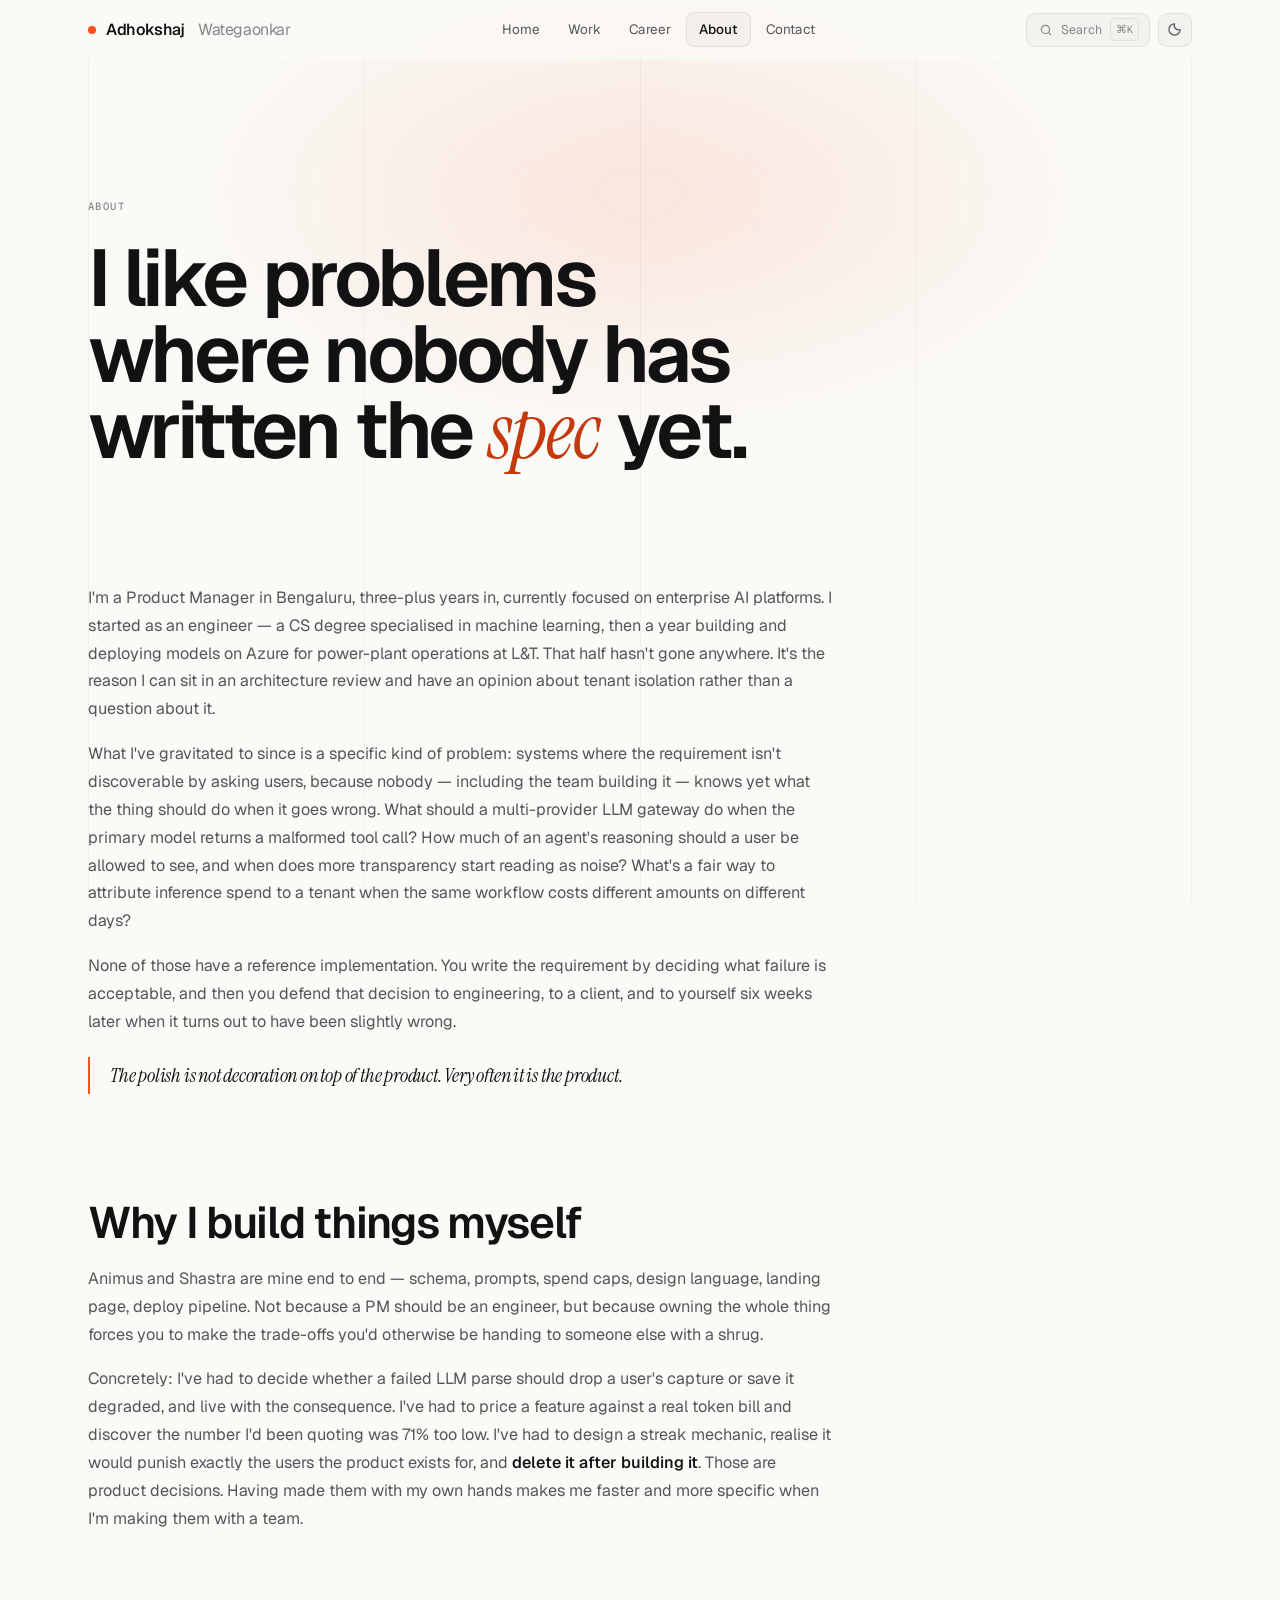
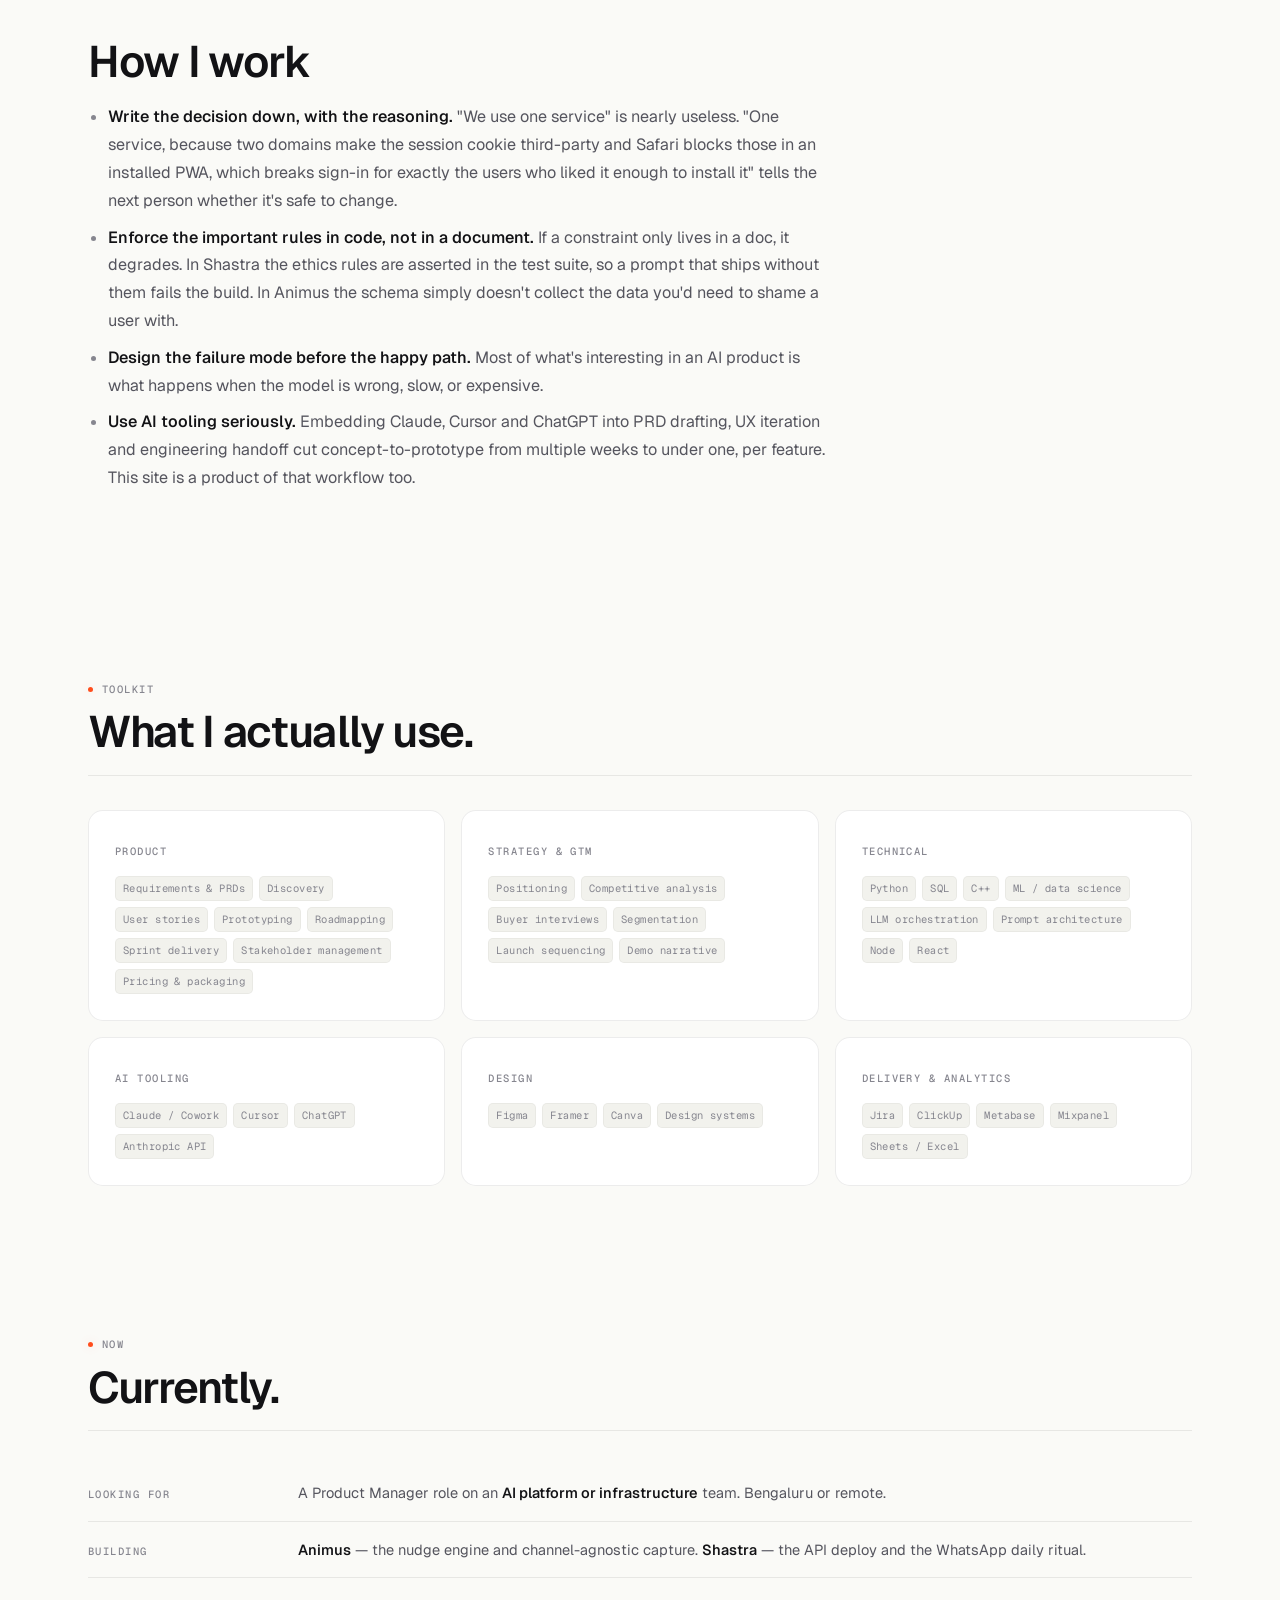
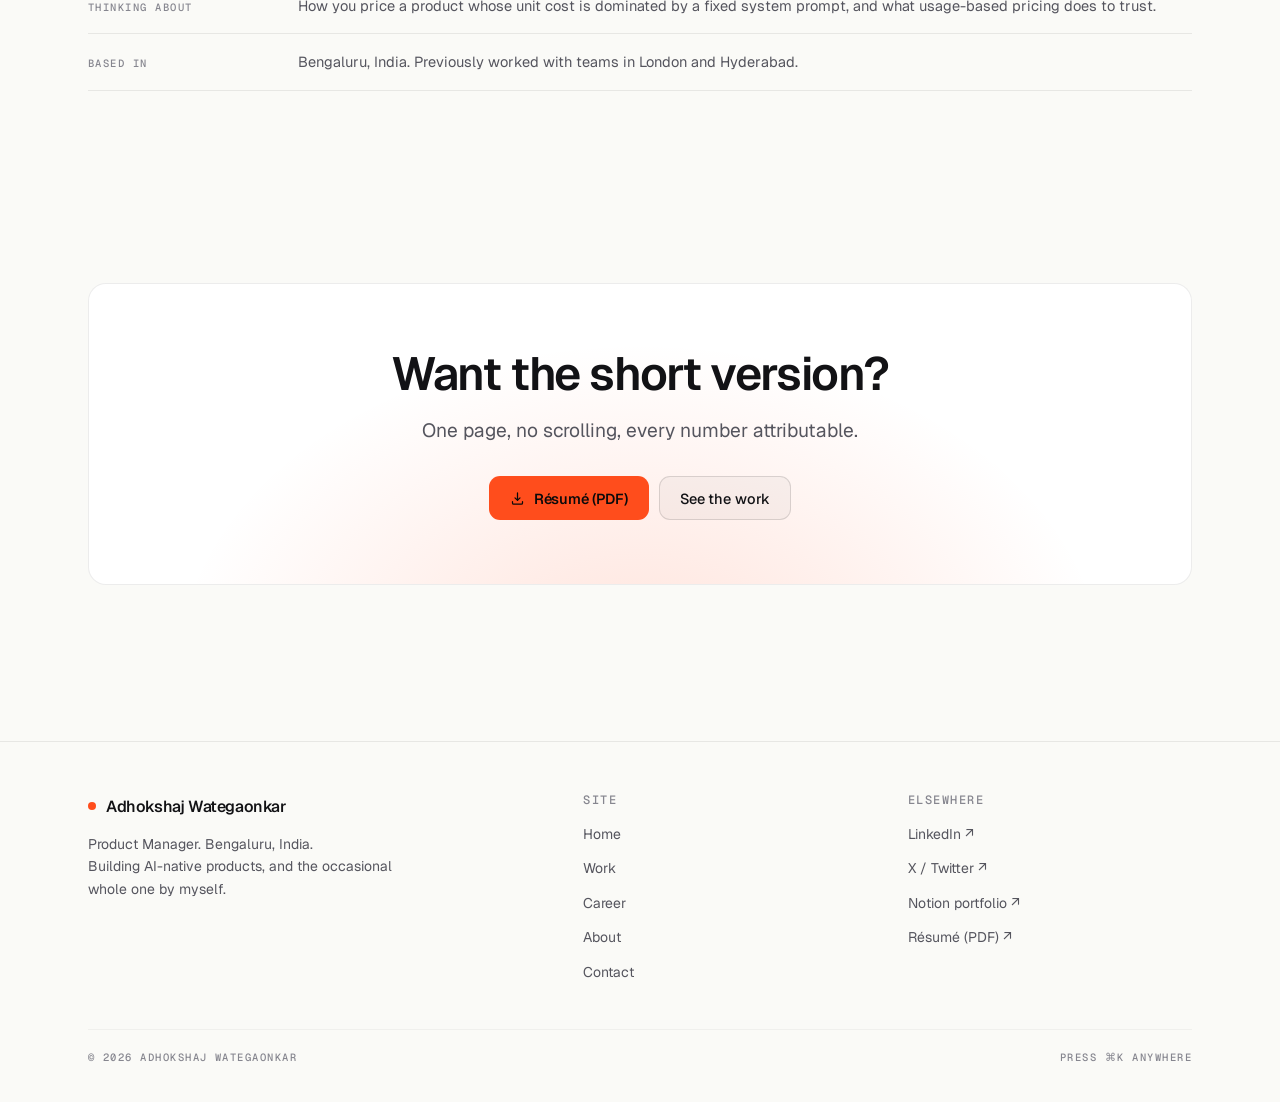
==== about/index.html @ 9c6c391f "portfolio site" ====
<!doctype html>
<html lang="en" data-theme="dark">
<head>
<meta charset="utf-8" />
<meta name="viewport" content="width=device-width, initial-scale=1, viewport-fit=cover" />
<title>About — Adhokshaj Wategaonkar</title>
<meta name="description" content="Product Manager in Bengaluru. Engineering background, three years across identity, space tech and enterprise AI, and two products shipped solo. How I work and what I use." />
<meta name="theme-color" content="#0A0A0B" />
<meta property="og:title" content="About — Adhokshaj Wategaonkar" />
<meta property="og:description" content="Engineering background, three years across identity, space tech and enterprise AI, and two products shipped solo." />
<meta property="og:image" content="https://adhokshajwategaonkar.github.io/portfolio/assets/og.png" />
<meta name="twitter:card" content="summary_large_image" />
<link rel="icon" href="../assets/favicon.svg" type="image/svg+xml" />
<link rel="preconnect" href="https://fonts.googleapis.com" />
<link rel="preconnect" href="https://fonts.gstatic.com" crossorigin />
<!-- Fonts load ASYNCHRONOUSLY. A render-blocking third-party stylesheet means a
     blank screen for as long as that CDN is slow — which on a portfolio is the
     difference between a first impression and a bounce. Text paints immediately
     in the system fallback and swaps when Geist arrives. -->
<link rel="preload" as="style" href="https://fonts.googleapis.com/css2?family=Geist:wght@300..700&family=Geist+Mono:wght@400;500&family=Instrument+Serif:ital@0;1&display=swap" />
<link rel="stylesheet" href="https://fonts.googleapis.com/css2?family=Geist:wght@300..700&family=Geist+Mono:wght@400;500&family=Instrument+Serif:ital@0;1&display=swap" media="print" onload="this.media='all';this.onload=null" />
<noscript><link rel="stylesheet" href="https://fonts.googleapis.com/css2?family=Geist:wght@300..700&family=Geist+Mono:wght@400;500&family=Instrument+Serif:ital@0;1&display=swap" /></noscript>
<link rel="stylesheet" href="../assets/site.css" />
<script>
  document.documentElement.classList.add('js');
  try {
    var p = localStorage.getItem('aw.theme') || 'system';
    var t = p === 'system' ? (matchMedia('(prefers-color-scheme: light)').matches ? 'light' : 'dark') : p;
    document.documentElement.dataset.theme = t;
    if (t === 'light') document.querySelector('meta[name=theme-color]').content = '#FAFAF7';
  } catch (e) {}
</script>
</head>

<body data-root="../">
<a class="skip" href="#main">Skip to content</a>
<div class="rules" aria-hidden="true"><span></span><span></span><span></span><span></span></div>
<div class="grain" aria-hidden="true"></div>

<header class="nav">
  <div class="wrap">
    <a class="brand" href="../"><span class="dot"></span>Adhokshaj&nbsp;<span class="sur">Wategaonkar</span></a>
    <nav class="tabs" aria-label="Primary">
      <a href="../">Home</a>
      <a href="../work/">Work</a>
      <a href="../career/">Career</a>
      <a href="./" aria-current="page">About</a>
      <a href="../contact/">Contact</a>
    </nav>
    <div class="nav-actions">
      <button class="kbd-btn" data-palette aria-label="Open command palette">
        <svg viewBox="0 0 24 24" width="14" height="14" fill="none" stroke="currentColor" stroke-width="2" stroke-linecap="round"><circle cx="11" cy="11" r="7"/><path d="m20 20-3.5-3.5"/></svg>
        <span>Search</span><kbd>⌘K</kbd>
      </button>
      <button class="icon-btn" data-theme-btn aria-label="Change theme">
        <svg viewBox="0 0 24 24" fill="none" stroke="currentColor" stroke-width="1.9" stroke-linecap="round" stroke-linejoin="round"><path d="M12 3a9 9 0 1 0 9 9 7 7 0 0 1-9-9Z"/></svg>
      </button>
      <button class="icon-btn menu-toggle" data-menu aria-label="Menu" aria-expanded="false">
        <svg viewBox="0 0 24 24" fill="none" stroke="currentColor" stroke-width="2" stroke-linecap="round"><path d="M4 7h16M4 12h16M4 17h16"/></svg>
      </button>
    </div>
  </div>
</header>
<div class="progress" aria-hidden="true"></div>

<nav class="sheet" aria-label="Mobile">
  <a href="../">Home <span class="label">01</span></a>
  <a href="../work/">Work <span class="label">02</span></a>
  <a href="../career/">Career <span class="label">03</span></a>
  <a href="./">About <span class="label">04</span></a>
  <a href="../contact/">Contact <span class="label">05</span></a>
</nav>

<main id="main">

<section class="hero" style="padding-bottom:0">
  <div class="wrap">
    <span class="label rise">About</span>
    <h1 class="display rise" style="--i:1; margin:22px 0 0; font-size:clamp(2.4rem,7vw,5rem)">
      I like problems<br />where nobody has<br />written the <span class="serif accent">spec</span> yet.
    </h1>
  </div>
</section>

<section class="section">
  <div class="wrap" style="display:grid; gap:56px; grid-template-columns:1fr">
    <div class="prose rise">
      <p>
        I'm a Product Manager in Bengaluru, three-plus years in, currently focused on
        enterprise AI platforms. I started as an engineer — a CS degree specialised in machine
        learning, then a year building and deploying models on Azure for power-plant operations
        at L&amp;T. That half hasn't gone anywhere. It's the reason I can sit in an architecture
        review and have an opinion about tenant isolation rather than a question about it.
      </p>
      <p>
        What I've gravitated to since is a specific kind of problem: systems where the
        requirement isn't discoverable by asking users, because nobody — including the team
        building it — knows yet what the thing should do when it goes wrong. What should a
        multi-provider LLM gateway do when the primary model returns a malformed tool call?
        How much of an agent's reasoning should a user be allowed to see, and when does more
        transparency start reading as noise? What's a fair way to attribute inference spend to a
        tenant when the same workflow costs different amounts on different days?
      </p>
      <p>
        None of those have a reference implementation. You write the requirement by deciding what
        failure is acceptable, and then you defend that decision to engineering, to a client, and
        to yourself six weeks later when it turns out to have been slightly wrong.
      </p>

      <blockquote>
        The polish is not decoration on top of the product. Very often it <em>is</em> the product.
      </blockquote>

      <h2>Why I build things myself</h2>
      <p>
        Animus and Shastra are mine end to end — schema, prompts, spend caps, design language,
        landing page, deploy pipeline. Not because a PM should be an engineer, but because owning
        the whole thing forces you to make the trade-offs you'd otherwise be handing to someone else
        with a shrug.
      </p>
      <p>
        Concretely: I've had to decide whether a failed LLM parse should drop a user's capture or
        save it degraded, and live with the consequence. I've had to price a feature against a real
        token bill and discover the number I'd been quoting was 71% too low. I've had to design a
        streak mechanic, realise it would punish exactly the users the product exists for, and
        <strong>delete it after building it</strong>. Those are product decisions. Having made them
        with my own hands makes me faster and more specific when I'm making them with a team.
      </p>

      <h2>How I work</h2>
      <ul>
        <li>
          <strong>Write the decision down, with the reasoning.</strong> "We use one service" is
          nearly useless. "One service, because two domains make the session cookie third-party and
          Safari blocks those in an installed PWA, which breaks sign-in for exactly the users who
          liked it enough to install it" tells the next person whether it's safe to change.
        </li>
        <li>
          <strong>Enforce the important rules in code, not in a document.</strong> If a constraint
          only lives in a doc, it degrades. In Shastra the ethics rules are asserted in the test
          suite, so a prompt that ships without them fails the build. In Animus the schema simply
          doesn't collect the data you'd need to shame a user with.
        </li>
        <li>
          <strong>Design the failure mode before the happy path.</strong> Most of what's interesting
          in an AI product is what happens when the model is wrong, slow, or expensive.
        </li>
        <li>
          <strong>Use AI tooling seriously.</strong> Embedding Claude, Cursor and ChatGPT into PRD
          drafting, UX iteration and engineering handoff cut concept-to-prototype from multiple weeks
          to under one, per feature. This site is a product of that workflow too.
        </li>
      </ul>
    </div>
  </div>
</section>

<!-- ======================================================= skills ====== -->
<section class="section section--tight">
  <div class="wrap">
    <div class="sec-head rise">
      <div>
        <span class="label">Toolkit</span>
        <h2 style="margin-top:14px">What I actually use.</h2>
      </div>
    </div>

    <div class="grid grid--3">
      <div class="card card-pad rise" style="--i:0">
        <span class="label">Product</span>
        <div class="tags" style="margin-top:14px">
          <span>Requirements &amp; PRDs</span><span>Discovery</span><span>User stories</span>
          <span>Prototyping</span><span>Roadmapping</span><span>Sprint delivery</span>
          <span>Stakeholder management</span><span>Pricing &amp; packaging</span>
        </div>
      </div>
      <div class="card card-pad rise" style="--i:1">
        <span class="label">Strategy &amp; GTM</span>
        <div class="tags" style="margin-top:14px">
          <span>Positioning</span><span>Competitive analysis</span><span>Buyer interviews</span>
          <span>Segmentation</span><span>Launch sequencing</span><span>Demo narrative</span>
        </div>
      </div>
      <div class="card card-pad rise" style="--i:2">
        <span class="label">Technical</span>
        <div class="tags" style="margin-top:14px">
          <span>Python</span><span>SQL</span><span>C++</span><span>ML / data science</span>
          <span>LLM orchestration</span><span>Prompt architecture</span><span>Node</span><span>React</span>
        </div>
      </div>
      <div class="card card-pad rise" style="--i:3">
        <span class="label">AI tooling</span>
        <div class="tags" style="margin-top:14px">
          <span>Claude / Cowork</span><span>Cursor</span><span>ChatGPT</span><span>Anthropic API</span>
        </div>
      </div>
      <div class="card card-pad rise" style="--i:4">
        <span class="label">Design</span>
        <div class="tags" style="margin-top:14px">
          <span>Figma</span><span>Framer</span><span>Canva</span><span>Design systems</span>
        </div>
      </div>
      <div class="card card-pad rise" style="--i:5">
        <span class="label">Delivery &amp; analytics</span>
        <div class="tags" style="margin-top:14px">
          <span>Jira</span><span>ClickUp</span><span>Metabase</span><span>Mixpanel</span><span>Sheets / Excel</span>
        </div>
      </div>
    </div>
  </div>
</section>

<!-- ========================================================= now ======= -->
<section class="section section--tight">
  <div class="wrap">
    <div class="sec-head rise">
      <div>
        <span class="label">Now</span>
        <h2 style="margin-top:14px">Currently.</h2>
      </div>
    </div>
    <div class="kv rise">
      <div class="kv-row">
        <span class="label">Looking for</span>
        <span class="v">A Product Manager role on an <strong>AI platform or infrastructure</strong> team. Bengaluru or remote.</span>
      </div>
      <div class="kv-row">
        <span class="label">Building</span>
        <span class="v"><strong>Animus</strong> — the nudge engine and channel-agnostic capture. <strong>Shastra</strong> — the API deploy and the WhatsApp daily ritual.</span>
      </div>
      <div class="kv-row">
        <span class="label">Thinking about</span>
        <span class="v">How you price a product whose unit cost is dominated by a fixed system prompt, and what usage-based pricing does to trust.</span>
      </div>
      <div class="kv-row">
        <span class="label">Based in</span>
        <span class="v">Bengaluru, India. Previously worked with teams in London and Hyderabad.</span>
      </div>
    </div>
  </div>
</section>

<section class="section">
  <div class="wrap">
    <div class="big-cta rise">
      <h2 style="margin-bottom:16px; font-size:clamp(1.8rem,4.4vw,2.9rem)">Want the short version?</h2>
      <p class="lead" style="margin-inline:auto">One page, no scrolling, every number attributable.</p>
      <div style="display:flex; gap:10px; justify-content:center; flex-wrap:wrap; margin-top:30px">
        <a class="btn btn--primary" href="../Adhokshaj-Wategaonkar-Resume.pdf" target="_blank" rel="noopener">
          <svg viewBox="0 0 24 24" fill="none" stroke="currentColor" stroke-width="2" stroke-linecap="round" stroke-linejoin="round"><path d="M12 3v12m0 0 4-4m-4 4-4-4"/><path d="M4 17v2a2 2 0 0 0 2 2h12a2 2 0 0 0 2-2v-2"/></svg>
          Résumé (PDF)
        </a>
        <a class="btn btn--ghost" href="../work/">See the work</a>
      </div>
    </div>
  </div>
</section>

</main>

<footer class="foot">
  <div class="wrap">
    <div class="foot-grid">
      <div>
        <a class="brand" href="../"><span class="dot"></span>Adhokshaj Wategaonkar</a>
        <p class="muted" style="margin-top:14px; font-size:14px; max-width:34ch">
          Product Manager. Bengaluru, India.<br />
          Building AI-native products, and the occasional whole one by myself.
        </p>
      </div>
      <div>
        <h4>Site</h4>
        <ul>
          <li><a href="../">Home</a></li>
          <li><a href="../work/">Work</a></li>
          <li><a href="../career/">Career</a></li>
          <li><a href="./">About</a></li>
          <li><a href="../contact/">Contact</a></li>
        </ul>
      </div>
      <div>
        <h4>Elsewhere</h4>
        <ul>
          <li><a href="https://www.linkedin.com/in/adhokshaj/" target="_blank" rel="noopener">LinkedIn ↗</a></li>
          <li><a href="https://twitter.com/AdhokshajW" target="_blank" rel="noopener">X / Twitter ↗</a></li>
          <li><a href="https://adhokshaj.notion.site/Hi-I-m-Adhokshaj-d14bd00fa0814905af5147c71f491ab6" target="_blank" rel="noopener">Notion portfolio ↗</a></li>
          <li><a href="../Adhokshaj-Wategaonkar-Resume.pdf" target="_blank" rel="noopener">Résumé (PDF) ↗</a></li>
        </ul>
      </div>
    </div>
    <div class="foot-bar">
      <span class="label">© <span data-year>2026</span> Adhokshaj Wategaonkar</span>
      <span class="label">Press <kbd style="font-family:var(--font-mono)">⌘K</kbd> anywhere</span>
    </div>
  </div>
</footer>

<div class="scrim" aria-hidden="true"></div>
<div class="palette" role="dialog" aria-modal="true" aria-label="Command palette" aria-hidden="true">
  <input type="text" placeholder="Search pages, projects, links…" aria-label="Search" autocomplete="off" spellcheck="false" />
  <ul role="listbox" aria-label="Results"></ul>
  <div class="palette-foot">
    <span class="label"><kbd>↑↓</kbd> navigate</span>
    <span class="label"><kbd>↵</kbd> open</span>
    <span class="label"><kbd>esc</kbd> close</span>
  </div>
</div>

<script src="../assets/site.js"></script>
</body>
</html>
---- assets/site.css ----
/* ============================================================================
   adhokshaj wategaonkar — portfolio
   Design language: Vercel structure (grid discipline, tight type, mono labels,
   hairline rules) + CRED texture (depth, one accent used once per screen,
   oversized display type, spring motion, grain).

   COLOUR LIVES ONLY IN THE :root AND [data-theme="light"] BLOCKS BELOW.
   Never write a hex value anywhere else in this file. If you need a colour
   that doesn't exist, add a token.
   ========================================================================= */

/* ------------------------------------------------------------------ tokens */
:root {
  color-scheme: dark;

  --bg:        #0A0A0B;   /* canvas — near-black, never pure black          */
  --bg-2:      #0F0F12;   /* cards / elevated surfaces                      */
  --bg-3:      #16161A;   /* nested surfaces, fields, chips                 */
  --bg-wash:   rgba(255,255,255,.028);

  --line:      rgba(255,255,255,.10);   /* visible hairline                  */
  --line-2:    rgba(255,255,255,.055);  /* structural grid rule              */
  --line-3:    rgba(255,255,255,.028);  /* barely-there                      */

  --ink:       #EDEDEF;   /* primary text                                    */
  --ink-2:     #A2A2AA;   /* secondary                                       */
  --ink-3:     #6E6E78;   /* tertiary / metadata                             */

  /* The accent splits in two on purpose. --accent is for FILLS (near-black
     text sits on it at ~6:1 in both themes). --accent-ink is for TEXT, and
     it has to change between themes or it fails contrast on a light canvas. */
  --accent:     #FF4D1C;
  --accent-ink: #FF6B3D;
  --on-accent:  #0A0A0B;
  --accent-soft: rgba(255,77,28,.13);
  --accent-glow: rgba(255,77,28,.20);

  --card-edge: linear-gradient(180deg, rgba(255,255,255,.07), transparent 60%);
  --shadow-1: 0 1px 2px rgba(0,0,0,.3);
  --shadow-2: 0 20px 46px -22px rgba(0,0,0,.85), 0 2px 10px -4px rgba(0,0,0,.5);
  --grain-opacity: .085;

  --spring: cubic-bezier(.22,1,.36,1);
  --swift:  cubic-bezier(.32,.72,0,1);

  --gutter: clamp(20px, 5vw, 48px);
  --maxw: 1200px;
  --nav-h: 60px;

  --font-sans: "Geist", "Inter", ui-sans-serif, -apple-system, BlinkMacSystemFont,
               "Segoe UI", Roboto, "Helvetica Neue", sans-serif;
  --font-mono: "Geist Mono", ui-monospace, SFMono-Regular, "SF Mono", Menlo,
               Consolas, "Liberation Mono", monospace;
  --font-serif: "Instrument Serif", ui-serif, Georgia, "Times New Roman", serif;
}

[data-theme="light"] {
  color-scheme: light;

  --bg:        #FAFAF7;   /* warm off-white — never pure white              */
  --bg-2:      #FFFFFF;
  --bg-3:      #F2F2ED;
  --bg-wash:   rgba(10,10,11,.030);

  --line:      rgba(10,10,11,.13);
  --line-2:    rgba(10,10,11,.075);
  --line-3:    rgba(10,10,11,.04);

  --ink:       #121215;
  --ink-2:     #55555E;
  --ink-3:     #86868F;

  --accent:     #FF4D1C;
  --accent-ink: #C43A0E;      /* 5.1:1 on the warm canvas                   */
  --on-accent:  #0A0A0B;
  --accent-soft: rgba(255,77,28,.10);
  --accent-glow: rgba(255,77,28,.16);

  /* A white highlight on a white card is nothing. Depth in light mode comes
     from the border and a tighter shadow instead of a lit top edge. */
  --card-edge: none;
  --shadow-1: 0 1px 2px rgba(10,10,20,.05);
  --shadow-2: 0 14px 34px -20px rgba(10,10,20,.28), 0 2px 6px -3px rgba(10,10,20,.10);
  --grain-opacity: .04;
}

/* --------------------------------------------------------------- baseline */
*, *::before, *::after { box-sizing: border-box; margin: 0; padding: 0; }

html {
  -webkit-text-size-adjust: 100%;
  scroll-behavior: smooth;
  scroll-padding-top: calc(var(--nav-h) + 24px);
}

body {
  background: var(--bg);
  color: var(--ink);
  font-family: var(--font-sans);
  font-size: 16px;
  line-height: 1.6;
  font-feature-settings: "cv11", "ss01";
  -webkit-font-smoothing: antialiased;
  -moz-osx-font-smoothing: grayscale;
  text-rendering: optimizeLegibility;
  overflow-x: hidden;
  transition: background-color .4s var(--swift), color .4s var(--swift);
}

::selection { background: var(--accent); color: var(--on-accent); }
a { color: inherit; text-decoration: none; }
img, svg { display: block; max-width: 100%; }
button { font: inherit; color: inherit; background: none; border: 0; cursor: pointer; }
:focus-visible {
  outline: 2px solid var(--accent-ink);
  outline-offset: 3px;
  border-radius: 4px;
}

/* ------------------------------------------------------------------ layout */
.wrap { width: 100%; max-width: var(--maxw); margin-inline: auto; padding-inline: var(--gutter); }
.section { padding-block: clamp(64px, 9vw, 128px); position: relative; }
.section--tight { padding-block: clamp(44px, 6vw, 80px); }

/* The Vercel move: persistent vertical rules that the whole page hangs off. */
.rules {
  position: fixed; inset: 0; z-index: 0; pointer-events: none;
  max-width: var(--maxw); margin-inline: auto;
  padding-inline: var(--gutter);
  display: grid; grid-template-columns: repeat(4, 1fr);
}
.rules span { border-left: 1px solid var(--line-3); }
.rules span:last-child { border-right: 1px solid var(--line-3); }
@media (max-width: 700px) { .rules { grid-template-columns: repeat(2, 1fr); } }

/* Film grain. CRED texture — kills the flatness of a large dark field. */
.grain {
  position: fixed; inset: -50%; z-index: 1; pointer-events: none;
  opacity: var(--grain-opacity);
  background-image: url("data:image/svg+xml,%3Csvg xmlns='http://www.w3.org/2000/svg' width='140' height='140'%3E%3Cfilter id='n'%3E%3CfeTurbulence type='fractalNoise' baseFrequency='.85' numOctaves='3' stitchTiles='stitch'/%3E%3C/filter%3E%3Crect width='140' height='140' filter='url(%23n)'/%3E%3C/svg%3E");
  mix-blend-mode: overlay;
}
main, header, footer { position: relative; z-index: 2; }

/* -------------------------------------------------------------- typography */
.display {
  font-weight: 620;
  letter-spacing: -.045em;
  line-height: .95;
  font-size: clamp(2.7rem, 8.5vw, 6.2rem);
  text-wrap: balance;
}
h1, h2, h3, h4 { font-weight: 600; letter-spacing: -.03em; line-height: 1.1; text-wrap: balance; }
h2 { font-size: clamp(1.75rem, 3.6vw, 2.75rem); }
h3 { font-size: clamp(1.1rem, 1.9vw, 1.35rem); letter-spacing: -.02em; }

.serif { font-family: var(--font-serif); font-style: italic; font-weight: 400; letter-spacing: -.01em; }

.label {
  font-family: var(--font-mono);
  font-size: 10.5px;
  font-weight: 500;
  text-transform: uppercase;
  letter-spacing: .14em;
  color: var(--ink-3);
  line-height: 1;
}
.lead { font-size: clamp(1.02rem, 1.5vw, 1.2rem); color: var(--ink-2); line-height: 1.65; max-width: 62ch; }
.muted { color: var(--ink-2); }
.faint { color: var(--ink-3); }
.mono { font-family: var(--font-mono); font-size: .82em; letter-spacing: -.01em; }
.accent { color: var(--accent-ink); }

/* A section header that reads like a table of contents entry. */
.sec-head {
  display: flex; align-items: baseline; justify-content: space-between;
  gap: 20px; flex-wrap: wrap;
  padding-bottom: 18px; margin-bottom: 34px;
  border-bottom: 1px solid var(--line-2);
}
.sec-head .label { display: flex; align-items: center; gap: 9px; }
.sec-head .label::before {
  content: ""; width: 5px; height: 5px; border-radius: 50%;
  background: var(--accent); box-shadow: 0 0 12px var(--accent-glow);
}

/* ---------------------------------------------------------------- motion */
.rise { opacity: 0; transform: translate3d(0, 22px, 0); }
.rise.in {
  opacity: 1; transform: none;
  transition: opacity .75s var(--spring), transform .9s var(--spring);
  transition-delay: calc(var(--i, 0) * 65ms);
}

@media (prefers-reduced-motion: reduce) {
  html { scroll-behavior: auto; }
  .rise, .rise.in { opacity: 1; transform: none; transition: none; }
  *, *::before, *::after { animation-duration: .001ms !important; transition-duration: .001ms !important; }
}
/* If JS never runs, nothing should stay invisible. */
html:not(.js) .rise { opacity: 1; transform: none; }

/* Cross-document view transitions give the multi-page site an app-like feel
   with real URLs and zero build step. Silently ignored where unsupported. */
@view-transition { navigation: auto; }
::view-transition-old(root) { animation: vt-out .22s var(--swift) both; }
::view-transition-new(root) { animation: vt-in .34s var(--spring) both; }
@keyframes vt-out { to { opacity: 0; transform: translateY(-6px); } }
@keyframes vt-in { from { opacity: 0; transform: translateY(10px); } }

/* ------------------------------------------------------------------- nav */
.nav {
  position: fixed; inset: 0 0 auto 0; z-index: 60;
  height: var(--nav-h);
  display: flex; align-items: center;
  background: color-mix(in srgb, var(--bg) 72%, transparent);
  backdrop-filter: saturate(180%) blur(16px);
  -webkit-backdrop-filter: saturate(180%) blur(16px);
  border-bottom: 1px solid transparent;
  transition: border-color .3s var(--swift), background-color .3s var(--swift);
  view-transition-name: nav;
}
.nav.stuck { border-bottom-color: var(--line-2); }
.nav .wrap { display: flex; align-items: center; justify-content: space-between; gap: 16px; }

.brand { display: flex; align-items: center; gap: 10px; font-weight: 560; letter-spacing: -.025em; }
.brand .dot {
  width: 8px; height: 8px; border-radius: 50%; background: var(--accent);
  box-shadow: 0 0 0 0 var(--accent-glow);
  animation: pulse 3.6s var(--spring) infinite;
}
@keyframes pulse {
  0%, 70%, 100% { box-shadow: 0 0 0 0 var(--accent-glow); }
  35% { box-shadow: 0 0 0 7px transparent; }
}
.brand .sur { color: var(--ink-3); font-weight: 400; }
@media (max-width: 520px) { .brand .sur { display: none; } }

/* Tabs. The active pill slides between items — one shared element, moved. */
.tabs { position: relative; display: flex; align-items: center; gap: 2px; }
.tabs a {
  position: relative; z-index: 1;
  padding: 7px 13px; border-radius: 8px;
  font-size: 13.5px; color: var(--ink-2);
  transition: color .25s var(--swift);
  white-space: nowrap;
}
.tabs a:hover { color: var(--ink); }
.tabs a[aria-current="page"] { color: var(--ink); font-weight: 500; }
.tab-pill {
  position: absolute; z-index: 0; top: 0; left: 0; height: 100%;
  border-radius: 8px; background: var(--bg-wash);
  border: 1px solid var(--line-2);
  transition: transform .42s var(--spring), width .42s var(--spring), opacity .3s;
  opacity: 0;
}
.tab-pill.on { opacity: 1; }
@media (max-width: 860px) { .tabs { display: none; } }

.nav-actions { display: flex; align-items: center; gap: 8px; }

.icon-btn {
  width: 34px; height: 34px; display: grid; place-items: center;
  border: 1px solid var(--line-2); border-radius: 9px;
  color: var(--ink-2); background: var(--bg-wash);
  transition: color .2s, border-color .2s, transform .2s var(--spring);
}
.icon-btn:hover { color: var(--ink); border-color: var(--line); }
.icon-btn:active { transform: scale(.94); }
.icon-btn svg { width: 15px; height: 15px; }

.kbd-btn {
  display: flex; align-items: center; gap: 8px;
  height: 34px; padding: 0 10px 0 12px;
  border: 1px solid var(--line-2); border-radius: 9px;
  background: var(--bg-wash); color: var(--ink-3);
  font-size: 12.5px;
  transition: color .2s, border-color .2s;
}
.kbd-btn:hover { color: var(--ink-2); border-color: var(--line); }
.kbd-btn kbd {
  font-family: var(--font-mono); font-size: 10.5px;
  border: 1px solid var(--line-2); border-radius: 5px;
  padding: 2px 5px; color: var(--ink-3); background: var(--bg-3);
}
@media (max-width: 700px) { .kbd-btn span { display: none; } .kbd-btn { padding: 0 8px; } }

/* Reading progress — a 2px accent rule under the nav. */
.progress {
  position: fixed; top: var(--nav-h); left: 0; z-index: 61;
  height: 2px; width: 100%; transform-origin: 0 50%; transform: scaleX(0);
  background: linear-gradient(90deg, var(--accent), color-mix(in srgb, var(--accent) 40%, transparent));
  pointer-events: none;
}

/* Mobile menu */
.menu-toggle { display: none; }
@media (max-width: 860px) { .menu-toggle { display: grid; } }
.sheet {
  position: fixed; inset: var(--nav-h) 0 auto 0; z-index: 55;
  background: var(--bg); border-bottom: 1px solid var(--line-2);
  padding: 12px var(--gutter) 22px;
  display: grid; gap: 2px;
  transform: translateY(-120%);
  transition: transform .45s var(--spring);
}
.sheet.open { transform: none; }
.sheet a {
  display: flex; align-items: center; justify-content: space-between;
  padding: 13px 4px; border-bottom: 1px solid var(--line-3);
  font-size: 17px; letter-spacing: -.02em;
}
.sheet a .label { color: var(--ink-3); }

/* ------------------------------------------------------------------ hero */
.hero { padding-top: calc(var(--nav-h) + clamp(56px, 11vw, 132px)); padding-bottom: clamp(48px, 7vw, 96px); position: relative; }
.hero::before {
  content: ""; position: absolute; z-index: -1;
  top: -12%; left: 50%; transform: translateX(-50%);
  width: min(1000px, 120vw); aspect-ratio: 2/1;
  background: radial-gradient(ellipse at center, var(--accent-glow), transparent 66%);
  filter: blur(40px); opacity: .8;
  pointer-events: none;
}

.availability {
  display: inline-flex; align-items: center; gap: 9px;
  padding: 6px 13px 6px 10px; border-radius: 100px;
  border: 1px solid var(--line); background: var(--bg-wash);
  font-size: 12.5px; color: var(--ink-2);
}
.availability .beacon { position: relative; width: 7px; height: 7px; }
.availability .beacon i, .availability .beacon b {
  position: absolute; inset: 0; border-radius: 50%; background: var(--accent);
}
.availability .beacon b { animation: ripple 2.4s ease-out infinite; }
@keyframes ripple { 0% { transform: scale(1); opacity: .65; } 100% { transform: scale(3.2); opacity: 0; } }

/* --------------------------------------------------------------- buttons */
.btn {
  display: inline-flex; align-items: center; gap: 9px;
  height: 44px; padding: 0 20px; border-radius: 11px;
  font-size: 14.5px; font-weight: 500; letter-spacing: -.01em;
  border: 1px solid transparent; white-space: nowrap;
  transition: transform .22s var(--spring), background-color .2s, border-color .2s, color .2s, box-shadow .3s;
}
.btn:active { transform: scale(.975); }
.btn svg { width: 15px; height: 15px; flex: none; }
.btn--primary { background: var(--accent); color: var(--on-accent); font-weight: 560; }
.btn--primary:hover { box-shadow: 0 10px 30px -10px var(--accent-glow); transform: translateY(-1px); }
.btn--ghost { border-color: var(--line); color: var(--ink); background: var(--bg-wash); }
.btn--ghost:hover { border-color: var(--ink-3); }

/* An inline link that reveals its underline from the left. */
.link {
  color: var(--ink); background-image: linear-gradient(var(--accent-ink), var(--accent-ink));
  background-size: 0% 1px; background-repeat: no-repeat; background-position: 0 100%;
  transition: background-size .35s var(--spring), color .2s;
  padding-bottom: 1px;
}
.link:hover { background-size: 100% 1px; color: var(--accent-ink); }

.arrow-link {
  display: inline-flex; align-items: center; gap: 7px;
  font-size: 13.5px; color: var(--ink-2);
  transition: color .2s, gap .25s var(--spring);
}
.arrow-link:hover { color: var(--accent-ink); gap: 11px; }
.arrow-link svg { width: 13px; height: 13px; }

/* ----------------------------------------------------------------- cards */
.card {
  position: relative; isolation: isolate;
  background: var(--bg-2);
  border: 1px solid var(--line-2);
  border-radius: 15px;
  overflow: hidden;
  transition: border-color .35s var(--swift), transform .45s var(--spring), box-shadow .45s var(--swift);
}
.card::before {
  content: ""; position: absolute; inset: 0; z-index: -1;
  background: var(--card-edge); opacity: .9; pointer-events: none;
}
/* Cursor spotlight — the pointer position is written to --mx/--my by site.js. */
.card::after {
  content: ""; position: absolute; inset: 0; z-index: -1; opacity: 0;
  background: radial-gradient(340px circle at var(--mx, 50%) var(--my, 50%), var(--accent-soft), transparent 62%);
  transition: opacity .45s var(--swift);
  pointer-events: none;
}
@media (hover: hover) and (pointer: fine) {
  .card:hover { border-color: var(--line); transform: translateY(-3px); box-shadow: var(--shadow-2); }
  .card:hover::after { opacity: 1; }
}

.card-pad { padding: 22px; }
@media (min-width: 700px) { .card-pad { padding: 26px; } }

/* -------------------------------------------------------------- projects */
/* Explicit breakpoints rather than auto-fit + minmax. auto-fit resolves the
   column count from the container width, which quietly gave 3 columns to
   `.grid--2` on a wide screen — the name stops describing the layout and the
   featured cards land in an odd 3 + 1. Column counts are a design decision,
   so they're stated rather than derived. */
.grid { display: grid; gap: 16px; grid-template-columns: minmax(0, 1fr); }
@media (min-width: 760px)  { .grid--2 { grid-template-columns: repeat(2, minmax(0, 1fr)); } }
@media (min-width: 700px)  { .grid--3 { grid-template-columns: repeat(2, minmax(0, 1fr)); } }
@media (min-width: 1020px) { .grid--3 { grid-template-columns: repeat(3, minmax(0, 1fr)); } }

/* The card is a column: optional cover, then the padded body. The body GROWS
   (flex:1) so `.proj-foot { margin-top:auto }` can pin the footer to the
   bottom and keep footers aligned across a row.
   It must not be `min-height:100%` — the card is a grid item, so it has a
   definite height, and 100% of that height *plus* the cover overflows the
   flex container. The cover then shrinks to nothing and the body gains a
   phantom gap. That bug is invisible until a card has a cover. */
.proj { display: flex; flex-direction: column; }
.card > .cover { flex: none; }
.card > .card-pad.proj { flex: 1 1 auto; }
.proj-top { display: flex; align-items: flex-start; justify-content: space-between; gap: 14px; margin-bottom: 14px; }
.proj h3 { margin-bottom: 8px; }
.proj p { font-size: 14.2px; color: var(--ink-2); line-height: 1.58; }
.proj-foot {
  margin-top: auto; padding-top: 18px;
  display: flex; align-items: center; justify-content: space-between; gap: 12px; flex-wrap: wrap;
}

.badge {
  display: inline-flex; align-items: center; gap: 6px;
  font-family: var(--font-mono); font-size: 10px; text-transform: uppercase; letter-spacing: .11em;
  padding: 4px 8px; border-radius: 6px;
  border: 1px solid var(--line-2); color: var(--ink-3); background: var(--bg-3);
  white-space: nowrap;
}
.badge--live { color: var(--accent-ink); border-color: color-mix(in srgb, var(--accent) 28%, transparent); background: var(--accent-soft); }
.badge i { width: 5px; height: 5px; border-radius: 50%; background: currentColor; }

.tags { display: flex; flex-wrap: wrap; gap: 6px; }
.tags span {
  font-family: var(--font-mono); font-size: 10.5px; letter-spacing: .04em;
  color: var(--ink-3); padding: 3px 7px; border-radius: 5px;
  background: var(--bg-3); border: 1px solid var(--line-3);
}

/* The abstract cover on each card — drawn in CSS, so it never 404s, never
   needs an image pipeline, and stays on-brand in both themes. */
.cover {
  position: relative; aspect-ratio: 16/9; overflow: hidden;
  background: var(--bg-3); border-bottom: 1px solid var(--line-2);
  display: grid; place-items: center;
}
.cover::before {
  content: ""; position: absolute; inset: 0;
  background-image:
    linear-gradient(var(--line-3) 1px, transparent 1px),
    linear-gradient(90deg, var(--line-3) 1px, transparent 1px);
  background-size: 26px 26px;
  mask-image: radial-gradient(ellipse at 50% 45%, black, transparent 75%);
}
.cover .glyph {
  position: relative; font-size: clamp(2.6rem, 7vw, 4rem); line-height: 1;
  filter: saturate(1.05);
  transition: transform .6s var(--spring);
}
.card:hover .cover .glyph { transform: scale(1.09) rotate(-3deg); }
.cover .halo {
  position: absolute; width: 58%; aspect-ratio: 1; border-radius: 50%;
  background: radial-gradient(circle, var(--accent-glow), transparent 68%);
  filter: blur(22px);
}

/* ---------------------------------------------------------------- filter */
.chips { display: flex; gap: 7px; flex-wrap: wrap; margin-bottom: 28px; }
.chip {
  padding: 7px 14px; border-radius: 100px;
  border: 1px solid var(--line-2); background: var(--bg-wash);
  color: var(--ink-2); font-size: 13px;
  transition: all .28s var(--swift);
}
.chip:hover { color: var(--ink); border-color: var(--line); }
.chip[aria-pressed="true"] { background: var(--ink); color: var(--bg); border-color: var(--ink); font-weight: 500; }
.chip .n { font-family: var(--font-mono); font-size: 10.5px; opacity: .6; margin-left: 5px; }

[data-card].hide { display: none; }
[data-card] { animation: pop .5s var(--spring) both; }
@keyframes pop { from { opacity: 0; transform: scale(.97) translateY(8px); } }

/* ----------------------------------------------------------------- stats */
.stats { display: grid; grid-template-columns: repeat(auto-fit, minmax(160px, 1fr)); border-top: 1px solid var(--line-2); }
.stat { padding: 26px 0 4px; border-bottom: 1px solid var(--line-2); }
.stat .n {
  font-size: clamp(2rem, 4.4vw, 3.1rem); font-weight: 620; letter-spacing: -.045em; line-height: 1;
  color: var(--ink); font-variant-numeric: tabular-nums;
}
.stat .n em { font-style: normal; color: var(--accent-ink); }
.stat .k { margin-top: 10px; }
@media (min-width: 700px) {
  .stats { grid-template-columns: repeat(4, 1fr); gap: 0; }
  .stat { padding-inline: 0; }
  .stat + .stat { border-left: 1px solid var(--line-2); padding-left: 24px; }
}

/* -------------------------------------------------------------- timeline */
.tl { display: grid; gap: 0; }
.tl-row {
  display: grid; grid-template-columns: 1fr; gap: 4px;
  padding: 22px 0 22px 30px;
  border-top: 1px solid var(--line-2);
  position: relative; cursor: pointer;
  transition: background-color .35s var(--swift);
}
.tl-row:last-child { border-bottom: 1px solid var(--line-2); }
.tl-row::before { /* the spine */
  content: ""; position: absolute; left: 6px; top: 0; bottom: 0;
  width: 1px; background: var(--line-2);
}
.tl-row:first-child::before { top: 22px; }
.tl-row:last-child::before { bottom: calc(100% - 32px); }
.tl-row::after { /* the node */
  content: ""; position: absolute; left: 2px; top: 27px;
  width: 9px; height: 9px; border-radius: 50%;
  background: var(--bg); border: 1.5px solid var(--ink-3);
  transition: all .35s var(--spring);
}
.tl-row[aria-expanded="true"]::after,
.tl-row:hover::after { background: var(--accent); border-color: var(--accent); box-shadow: 0 0 0 4px var(--accent-soft); }
.tl-row:hover { background: var(--bg-wash); }

.tl-head { display: flex; align-items: baseline; gap: 12px; flex-wrap: wrap; }
.tl-head .co { font-size: clamp(1.15rem, 2.4vw, 1.6rem); font-weight: 600; letter-spacing: -.03em; }
.tl-head .role { color: var(--ink-2); font-size: 14px; }
.tl-meta { display: flex; gap: 14px; flex-wrap: wrap; margin-top: 2px; }
.tl-body {
  display: grid; grid-template-rows: 0fr;
  transition: grid-template-rows .5s var(--spring);
}
.tl-row[aria-expanded="true"] .tl-body { grid-template-rows: 1fr; }
.tl-body > div { overflow: hidden; }
.tl-body ul { margin: 16px 0 4px; display: grid; gap: 11px; list-style: none; max-width: 74ch; }
.tl-body li { position: relative; padding-left: 18px; font-size: 14.4px; color: var(--ink-2); line-height: 1.6; }
.tl-body li::before {
  content: ""; position: absolute; left: 0; top: .62em;
  width: 6px; height: 1px; background: var(--accent);
}
.tl-body li strong { color: var(--ink); font-weight: 550; }
.tl-chev {
  position: absolute; right: 2px; top: 24px; color: var(--ink-3);
  transition: transform .4s var(--spring), color .2s;
}
.tl-row[aria-expanded="true"] .tl-chev { transform: rotate(180deg); color: var(--accent-ink); }
.tl-chev svg { width: 15px; height: 15px; }

/* ------------------------------------------------------------ case study */
.prose { max-width: 68ch; }
.prose > * + * { margin-top: 1.05em; }
.prose h2 { margin-top: 2.4em; margin-bottom: .1em; }
.prose h3 { margin-top: 1.9em; }
.prose p, .prose li { color: var(--ink-2); font-size: 16.2px; line-height: 1.72; }
.prose strong { color: var(--ink); font-weight: 550; }
.prose ul, .prose ol { padding-left: 20px; display: grid; gap: .55em; }
.prose li::marker { color: var(--ink-3); }
.prose hr { border: 0; border-top: 1px solid var(--line-2); margin-block: 2.6em; }
.prose blockquote {
  border-left: 2px solid var(--accent); padding: 4px 0 4px 20px;
  color: var(--ink); font-family: var(--font-serif); font-style: italic;
  font-size: 1.28em; line-height: 1.4; letter-spacing: -.01em;
}
.prose code {
  font-family: var(--font-mono); font-size: .85em;
  background: var(--bg-3); border: 1px solid var(--line-3);
  padding: 2px 6px; border-radius: 5px; color: var(--ink);
}

.callout {
  border: 1px solid var(--line-2); border-left: 2px solid var(--accent);
  background: var(--bg-2); border-radius: 0 12px 12px 0;
  padding: 18px 20px;
}
.callout .label { margin-bottom: 8px; }
.callout p { font-size: 14.6px; color: var(--ink-2); }

/* Spec table — the PM artifact. */
.spec { width: 100%; border-collapse: collapse; font-size: 14px; }
.spec td, .spec th { padding: 13px 0; border-bottom: 1px solid var(--line-2); text-align: left; vertical-align: top; }
.spec th { width: 34%; color: var(--ink-3); font-weight: 400; font-family: var(--font-mono); font-size: 11px; text-transform: uppercase; letter-spacing: .1em; padding-right: 16px; }
.spec td { color: var(--ink-2); }
.spec td strong { color: var(--ink); font-weight: 550; }

/* Live site preview in a browser frame. The iframe is only attached on
   demand — Render's free tier cold-starts in ~50s and an eager iframe
   would just show a spinner to everyone who scrolled past. */
.frame { border: 1px solid var(--line); border-radius: 13px; overflow: hidden; background: var(--bg-2); box-shadow: var(--shadow-2); }
.frame-bar {
  display: flex; align-items: center; gap: 10px;
  padding: 10px 13px; border-bottom: 1px solid var(--line-2); background: var(--bg-3);
}
.frame-bar .dots { display: flex; gap: 5px; }
.frame-bar .dots i { width: 9px; height: 9px; border-radius: 50%; background: var(--line); }
.frame-bar .url {
  flex: 1; text-align: center; font-family: var(--font-mono); font-size: 11px;
  color: var(--ink-3); overflow: hidden; text-overflow: ellipsis; white-space: nowrap;
}
.frame-body { position: relative; aspect-ratio: 16/10; background: var(--bg-3); display: grid; place-items: center; }
.frame-body iframe { position: absolute; inset: 0; width: 100%; height: 100%; border: 0; }
.frame-cta { display: grid; gap: 12px; justify-items: center; text-align: center; padding: 24px; }

/* --------------------------------------------------------------- palette */
.scrim {
  position: fixed; inset: 0; z-index: 90;
  background: color-mix(in srgb, var(--bg) 62%, transparent);
  backdrop-filter: blur(6px); -webkit-backdrop-filter: blur(6px);
  opacity: 0; pointer-events: none; transition: opacity .3s var(--swift);
}
.scrim.on { opacity: 1; pointer-events: auto; }

.palette {
  position: fixed; z-index: 91; left: 50%; top: 14vh;
  width: min(560px, calc(100vw - 32px));
  transform: translate(-50%, -10px) scale(.97); opacity: 0; pointer-events: none;
  background: var(--bg-2); border: 1px solid var(--line);
  border-radius: 15px; box-shadow: var(--shadow-2); overflow: hidden;
  transition: opacity .28s var(--swift), transform .4s var(--spring);
}
.palette.on { opacity: 1; transform: translate(-50%, 0) scale(1); pointer-events: auto; }
.palette input {
  width: 100%; padding: 17px 20px; border: 0; outline: 0;
  background: transparent; color: var(--ink); font-size: 15.5px;
  border-bottom: 1px solid var(--line-2);
}
.palette input::placeholder { color: var(--ink-3); }
.palette ul { list-style: none; max-height: min(52vh, 400px); overflow-y: auto; padding: 7px; }
.palette li {
  display: flex; align-items: center; gap: 12px;
  padding: 10px 13px; border-radius: 9px; cursor: pointer;
  font-size: 14px; color: var(--ink-2);
}
.palette li[data-active="true"] { background: var(--bg-3); color: var(--ink); }
.palette li .k { margin-left: auto; }
.palette li .ic { width: 16px; color: var(--ink-3); display: grid; place-items: center; }
.palette li[data-active="true"] .ic { color: var(--accent-ink); }
.palette .empty { padding: 26px; text-align: center; color: var(--ink-3); font-size: 14px; }
.palette-foot {
  display: flex; gap: 16px; padding: 9px 15px;
  border-top: 1px solid var(--line-2); background: var(--bg-3);
}
.palette-foot span { display: flex; align-items: center; gap: 6px; }

/* ---------------------------------------------------------------- toast */
.toast {
  position: fixed; z-index: 95; left: 50%; bottom: 28px;
  transform: translate(-50%, 20px); opacity: 0; pointer-events: none;
  display: flex; align-items: center; gap: 9px;
  padding: 11px 17px; border-radius: 11px;
  background: var(--ink); color: var(--bg); font-size: 13.5px; font-weight: 500;
  box-shadow: var(--shadow-2);
  transition: opacity .3s var(--swift), transform .45s var(--spring);
}
.toast.on { opacity: 1; transform: translate(-50%, 0); }
.toast svg { width: 15px; height: 15px; }

/* --------------------------------------------------------------- footer */
.foot { border-top: 1px solid var(--line-2); padding-block: 52px 40px; margin-top: 40px; }
.foot-grid { display: grid; gap: 34px; grid-template-columns: 1fr; }
@media (min-width: 760px) { .foot-grid { grid-template-columns: 1.6fr 1fr 1fr; gap: 40px; } }
.foot h4 { font-size: 12px; color: var(--ink-3); font-family: var(--font-mono); text-transform: uppercase; letter-spacing: .13em; font-weight: 500; margin-bottom: 14px; }
.foot ul { list-style: none; display: grid; gap: 9px; }
.foot ul a { font-size: 14px; color: var(--ink-2); transition: color .2s; }
.foot ul a:hover { color: var(--accent-ink); }
.foot-bar {
  margin-top: 44px; padding-top: 22px; border-top: 1px solid var(--line-3);
  display: flex; justify-content: space-between; gap: 14px; flex-wrap: wrap;
}

/* ------------------------------------------------------------------ misc */
.big-cta {
  border: 1px solid var(--line-2); border-radius: 18px; overflow: hidden;
  background: var(--bg-2); position: relative;
  padding: clamp(34px, 6vw, 64px);
  text-align: center;
}
.big-cta::before {
  content: ""; position: absolute; inset: 0;
  background: radial-gradient(ellipse at 50% 130%, var(--accent-glow), transparent 60%);
  pointer-events: none;
}
.big-cta > * { position: relative; }

.marquee { overflow: hidden; mask-image: linear-gradient(90deg, transparent, black 8%, black 92%, transparent); }
.marquee-track { display: flex; gap: 46px; width: max-content; animation: slide 34s linear infinite; }
.marquee:hover .marquee-track { animation-play-state: paused; }
@keyframes slide { to { transform: translateX(-50%); } }
.marquee-track span { font-size: 15px; color: var(--ink-3); white-space: nowrap; letter-spacing: -.01em; }

.kv { display: grid; gap: 0; }
.kv-row { display: grid; grid-template-columns: 1fr; gap: 3px; padding: 16px 0; border-bottom: 1px solid var(--line-2); }
@media (min-width: 620px) { .kv-row { grid-template-columns: 190px 1fr; gap: 20px; align-items: baseline; } }
.kv-row .v { color: var(--ink-2); font-size: 14.6px; }
.kv-row .v strong { color: var(--ink); font-weight: 550; }

.sr-only {
  position: absolute; width: 1px; height: 1px; padding: 0; margin: -1px;
  overflow: hidden; clip: rect(0 0 0 0); white-space: nowrap; border: 0;
}
.skip {
  position: absolute; left: 12px; top: -60px; z-index: 100;
  padding: 10px 16px; background: var(--ink); color: var(--bg); border-radius: 9px;
  transition: top .3s var(--spring);
}
.skip:focus { top: 12px; }
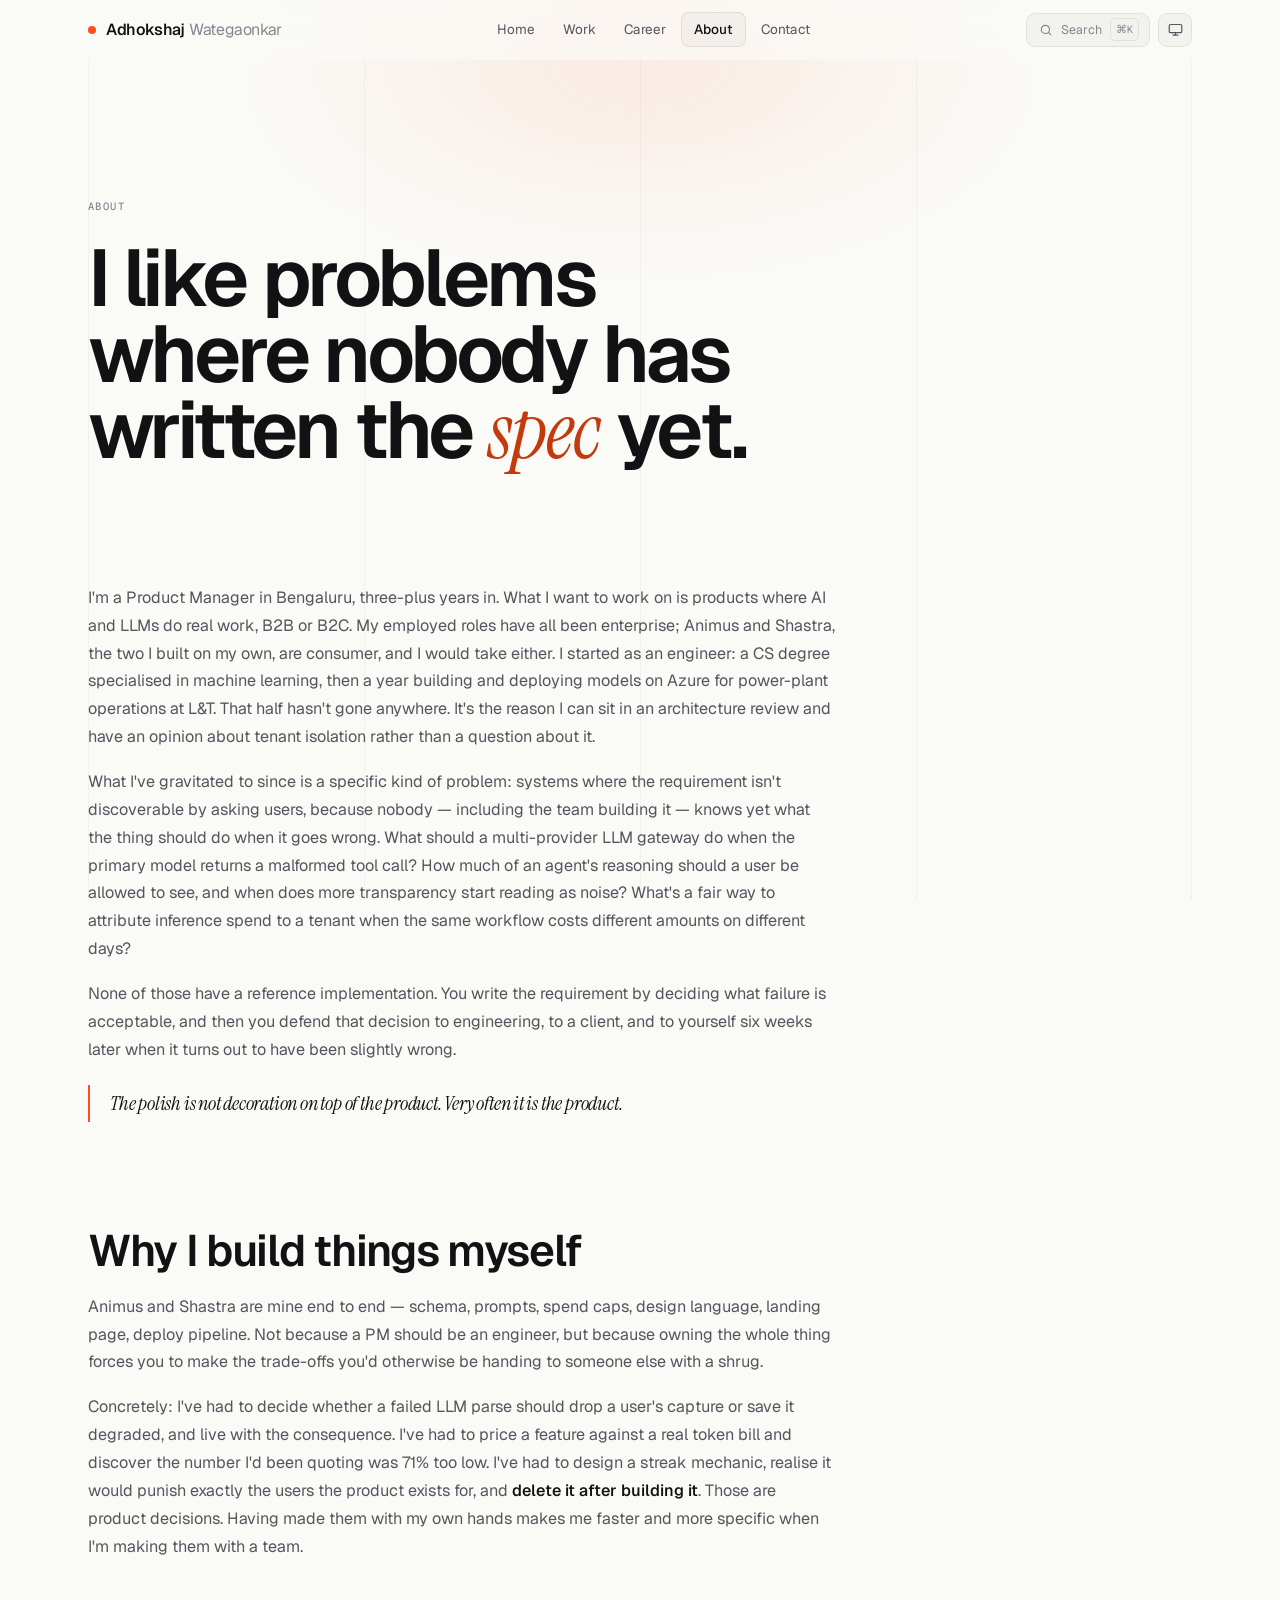
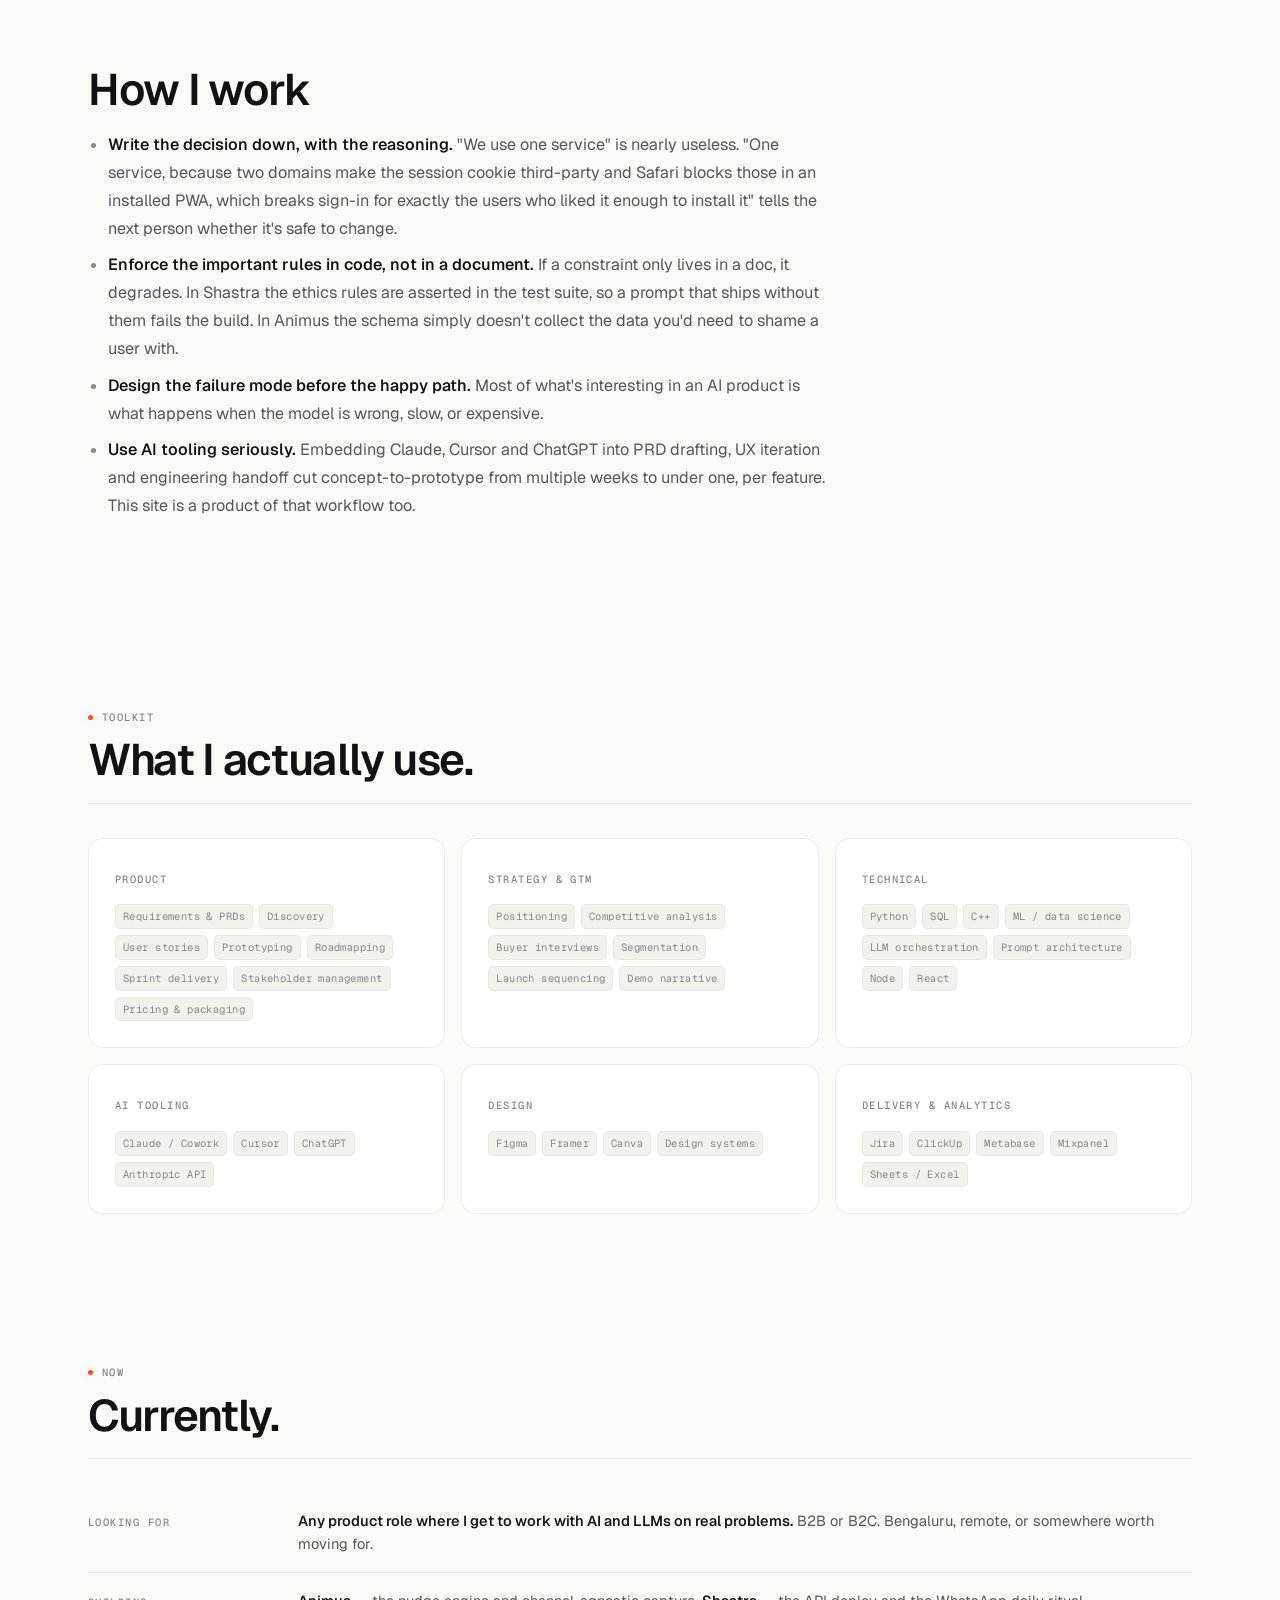
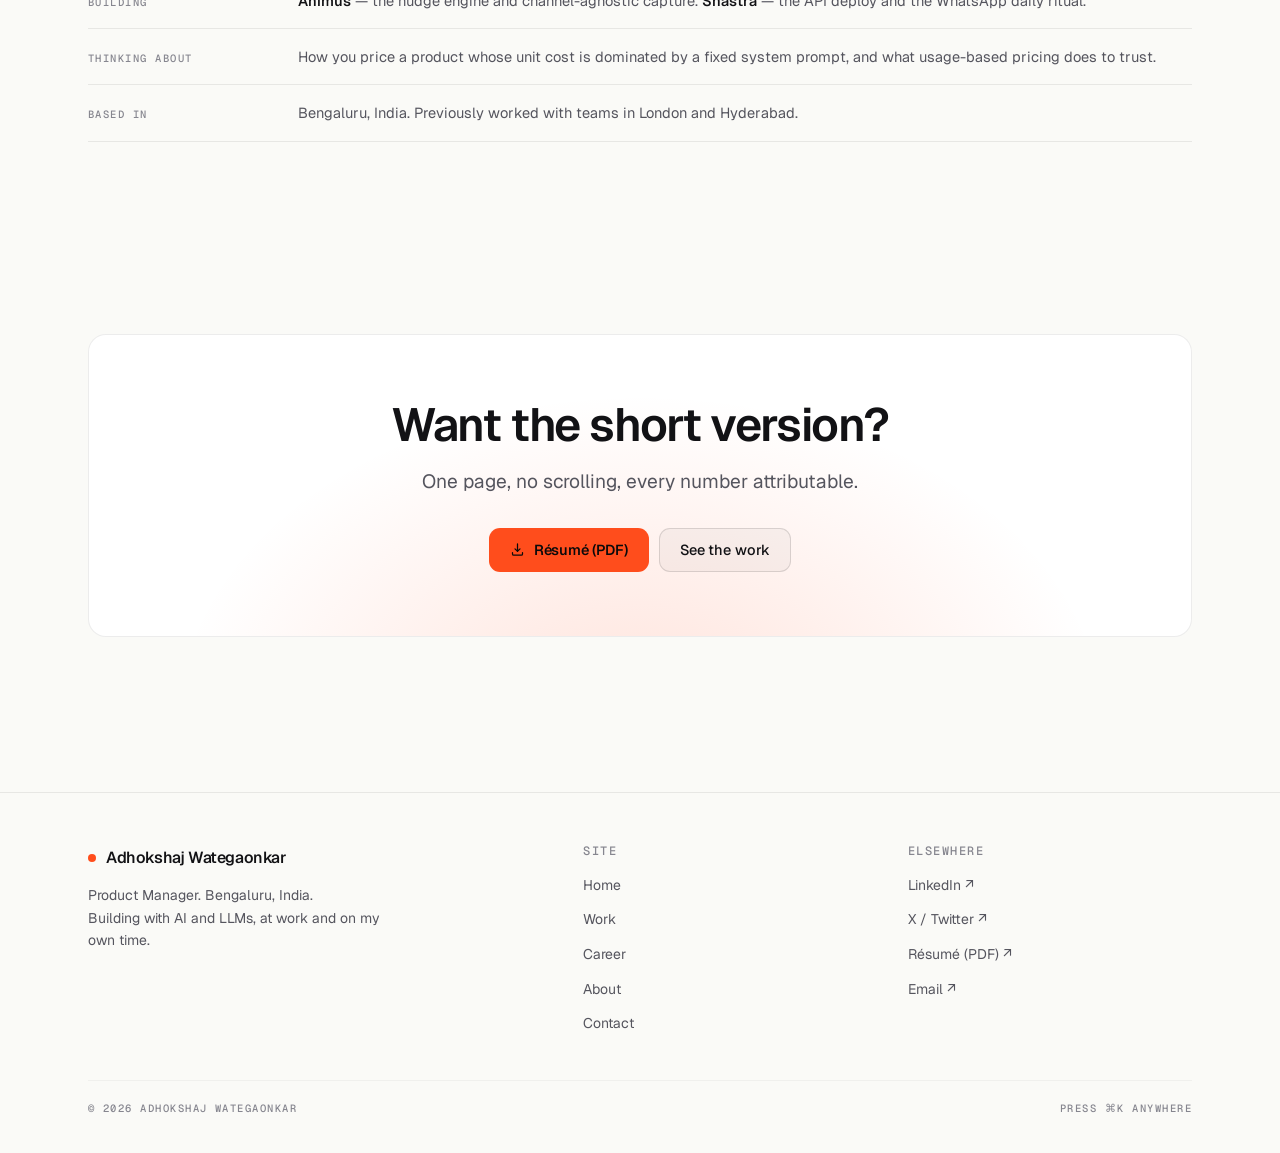
==== commit 7cd92d1c: "restore warm palette, statement hero, problem rows" ====
--- a/about/index.html
+++ b/about/index.html
@@ -6,21 +6,29 @@
 <title>About — Adhokshaj Wategaonkar</title>
 <meta name="description" content="Product Manager in Bengaluru. Engineering background, three years across identity, space tech and enterprise AI, and two products shipped solo. How I work and what I use." />
 <meta name="theme-color" content="#0A0A0B" />
+<link rel="canonical" href="https://adhokshajwategaonkar.github.io/portfolio/about/" />
+
+<meta property="og:type" content="website" />
+<meta property="og:url" content="https://adhokshajwategaonkar.github.io/portfolio/about/" />
 <meta property="og:title" content="About — Adhokshaj Wategaonkar" />
-<meta property="og:description" content="Engineering background, three years across identity, space tech and enterprise AI, and two products shipped solo." />
+<meta property="og:description" content="Product Manager in Bengaluru. Engineering background, three years across identity, space tech and enterprise AI, and two products shipped solo. How I work and what I use." />
 <meta property="og:image" content="https://adhokshajwategaonkar.github.io/portfolio/assets/og.png" />
 <meta name="twitter:card" content="summary_large_image" />
+<meta name="twitter:creator" content="@AdhokshajW" />
+
 <link rel="icon" href="../assets/favicon.svg" type="image/svg+xml" />
 <link rel="preconnect" href="https://fonts.googleapis.com" />
 <link rel="preconnect" href="https://fonts.gstatic.com" crossorigin />
 <!-- Fonts load ASYNCHRONOUSLY. A render-blocking third-party stylesheet means a
      blank screen for as long as that CDN is slow — which on a portfolio is the
-     difference between a first impression and a bounce. Text paints immediately
-     in the system fallback and swaps when Geist arrives. -->
+     difference between a first impression and a bounce. -->
 <link rel="preload" as="style" href="https://fonts.googleapis.com/css2?family=Geist:wght@300..700&family=Geist+Mono:wght@400;500&family=Instrument+Serif:ital@0;1&display=swap" />
 <link rel="stylesheet" href="https://fonts.googleapis.com/css2?family=Geist:wght@300..700&family=Geist+Mono:wght@400;500&family=Instrument+Serif:ital@0;1&display=swap" media="print" onload="this.media='all';this.onload=null" />
 <noscript><link rel="stylesheet" href="https://fonts.googleapis.com/css2?family=Geist:wght@300..700&family=Geist+Mono:wght@400;500&family=Instrument+Serif:ital@0;1&display=swap" /></noscript>
 <link rel="stylesheet" href="../assets/site.css" />
+
+<!-- Resolve the theme BEFORE first paint. In site.js this would flash
+     near-black at every light-mode visitor on every cold start. -->
 <script>
   document.documentElement.classList.add('js');
   try {
@@ -39,12 +47,12 @@
 
 <header class="nav">
   <div class="wrap">
-    <a class="brand" href="../"><span class="dot"></span>Adhokshaj&nbsp;<span class="sur">Wategaonkar</span></a>
+    <a class="brand" href="../"><span class="dot"></span>Adhokshaj<span class="sur">Wategaonkar</span></a>
     <nav class="tabs" aria-label="Primary">
       <a href="../">Home</a>
       <a href="../work/">Work</a>
       <a href="../career/">Career</a>
-      <a href="./" aria-current="page">About</a>
+      <a href="../about/" aria-current="page">About</a>
       <a href="../contact/">Contact</a>
     </nav>
     <div class="nav-actions">
@@ -52,8 +60,12 @@
         <svg viewBox="0 0 24 24" width="14" height="14" fill="none" stroke="currentColor" stroke-width="2" stroke-linecap="round"><circle cx="11" cy="11" r="7"/><path d="m20 20-3.5-3.5"/></svg>
         <span>Search</span><kbd>⌘K</kbd>
       </button>
-      <button class="icon-btn" data-theme-btn aria-label="Change theme">
-        <svg viewBox="0 0 24 24" fill="none" stroke="currentColor" stroke-width="1.9" stroke-linecap="round" stroke-linejoin="round"><path d="M12 3a9 9 0 1 0 9 9 7 7 0 0 1-9-9Z"/></svg>
+      <!-- Three icons, one visible. data-pref defaults to system so the button
+           isn't blank before site.js corrects it. See [data-theme-btn] in site.css. -->
+      <button class="icon-btn" data-theme-btn data-pref="system" aria-label="Theme: system. Switch to light.">
+        <svg data-icon="system" viewBox="0 0 24 24" fill="none" stroke="currentColor" stroke-width="1.9" stroke-linecap="round" stroke-linejoin="round"><rect x="2" y="4" width="20" height="13" rx="2"/><path d="M8 21h8m-4-4v4"/></svg>
+        <svg data-icon="light" viewBox="0 0 24 24" fill="none" stroke="currentColor" stroke-width="1.9" stroke-linecap="round" stroke-linejoin="round"><circle cx="12" cy="12" r="4.2"/><path d="M12 2v2.4m0 15.2V22M4.2 4.2l1.7 1.7m12.2 12.2 1.7 1.7M2 12h2.4m15.2 0H22M4.2 19.8l1.7-1.7M18.1 5.9l1.7-1.7"/></svg>
+        <svg data-icon="dark" viewBox="0 0 24 24" fill="none" stroke="currentColor" stroke-width="1.9" stroke-linecap="round" stroke-linejoin="round"><path d="M12 3a9 9 0 1 0 9 9 7 7 0 0 1-9-9Z"/></svg>
       </button>
       <button class="icon-btn menu-toggle" data-menu aria-label="Menu" aria-expanded="false">
         <svg viewBox="0 0 24 24" fill="none" stroke="currentColor" stroke-width="2" stroke-linecap="round"><path d="M4 7h16M4 12h16M4 17h16"/></svg>
@@ -67,7 +79,7 @@
   <a href="../">Home <span class="label">01</span></a>
   <a href="../work/">Work <span class="label">02</span></a>
   <a href="../career/">Career <span class="label">03</span></a>
-  <a href="./">About <span class="label">04</span></a>
+  <a href="../about/">About <span class="label">04</span></a>
   <a href="../contact/">Contact <span class="label">05</span></a>
 </nav>
 
@@ -86,8 +98,10 @@
   <div class="wrap" style="display:grid; gap:56px; grid-template-columns:1fr">
     <div class="prose rise">
       <p>
-        I'm a Product Manager in Bengaluru, three-plus years in, currently focused on
-        enterprise AI platforms. I started as an engineer — a CS degree specialised in machine
+        I'm a Product Manager in Bengaluru, three-plus years in. What I want to work on is
+        products where AI and LLMs do real work, B2B or B2C. My employed roles have all been
+        enterprise; Animus and Shastra, the two I built on my own, are consumer, and I would
+        take either. I started as an engineer: a CS degree specialised in machine
         learning, then a year building and deploying models on Azure for power-plant operations
         at L&amp;T. That half hasn't gone anywhere. It's the reason I can sit in an architecture
         review and have an opinion about tenant isolation rather than a question about it.
@@ -222,7 +236,7 @@
     <div class="kv rise">
       <div class="kv-row">
         <span class="label">Looking for</span>
-        <span class="v">A Product Manager role on an <strong>AI platform or infrastructure</strong> team. Bengaluru or remote.</span>
+        <span class="v"><strong>Any product role where I get to work with AI and LLMs on real problems.</strong> B2B or B2C. Bengaluru, remote, or somewhere worth moving for.</span>
       </div>
       <div class="kv-row">
         <span class="label">Building</span>
@@ -265,7 +279,7 @@
         <a class="brand" href="../"><span class="dot"></span>Adhokshaj Wategaonkar</a>
         <p class="muted" style="margin-top:14px; font-size:14px; max-width:34ch">
           Product Manager. Bengaluru, India.<br />
-          Building AI-native products, and the occasional whole one by myself.
+          Building with AI and LLMs, at work and on my own time.
         </p>
       </div>
       <div>
@@ -274,7 +288,7 @@
           <li><a href="../">Home</a></li>
           <li><a href="../work/">Work</a></li>
           <li><a href="../career/">Career</a></li>
-          <li><a href="./">About</a></li>
+          <li><a href="../about/">About</a></li>
           <li><a href="../contact/">Contact</a></li>
         </ul>
       </div>
@@ -283,8 +297,8 @@
         <ul>
           <li><a href="https://www.linkedin.com/in/adhokshaj/" target="_blank" rel="noopener">LinkedIn ↗</a></li>
           <li><a href="https://twitter.com/AdhokshajW" target="_blank" rel="noopener">X / Twitter ↗</a></li>
-          <li><a href="https://adhokshaj.notion.site/Hi-I-m-Adhokshaj-d14bd00fa0814905af5147c71f491ab6" target="_blank" rel="noopener">Notion portfolio ↗</a></li>
           <li><a href="../Adhokshaj-Wategaonkar-Resume.pdf" target="_blank" rel="noopener">Résumé (PDF) ↗</a></li>
+          <li><a href="mailto:adhokshaj.pande@gmail.com">Email ↗</a></li>
         </ul>
       </div>
     </div>
--- a/assets/site.css
+++ b/assets/site.css
@@ -13,9 +13,11 @@
 :root {
   color-scheme: dark;
 
-  --bg:        #0A0A0B;   /* canvas — near-black, never pure black          */
-  --bg-2:      #0F0F12;   /* cards / elevated surfaces                      */
-  --bg-3:      #16161A;   /* nested surfaces, fields, chips                 */
+  /* Warm near-black. Never pure black, and warm rather than blue-grey: the
+     canvas has to sit under a signal orange without turning it pink. */
+  --bg:        #0A0A0B;   /* canvas                                          */
+  --bg-2:      #0F0F12;   /* cards / elevated surfaces                       */
+  --bg-3:      #16161A;   /* nested surfaces, fields, chips                  */
   --bg-wash:   rgba(255,255,255,.028);
 
   --line:      rgba(255,255,255,.10);   /* visible hairline                  */
@@ -26,19 +28,42 @@
   --ink-2:     #A2A2AA;   /* secondary                                       */
   --ink-3:     #6E6E78;   /* tertiary / metadata                             */
 
-  /* The accent splits in two on purpose. --accent is for FILLS (near-black
-     text sits on it at ~6:1 in both themes). --accent-ink is for TEXT, and
-     it has to change between themes or it fails contrast on a light canvas. */
+  /* Signal orange, and the accent splits in three. --accent is for FILLS
+     (near-black text sits on it at about 6:1 in both themes). --accent-ink is
+     for TEXT, and it has to deepen in light or it fails on the canvas.
+     --live is the third, below. Writing color:var(--accent) is almost always
+     a mistake; you want --accent-ink. */
   --accent:     #FF4D1C;
   --accent-ink: #FF6B3D;
   --on-accent:  #0A0A0B;
   --accent-soft: rgba(255,77,28,.13);
   --accent-glow: rgba(255,77,28,.20);
 
+  /* Green exists for exactly one job: "this is live and you can go poke it".
+     It is never decoration. Tuned a shade warmer and less minty than a stock
+     emerald so it reads as a status light next to the orange, not as a second
+     brand colour arguing with it. */
+  --live:      #35C88A;
+  --live-ink:  #35C88A;
+  --live-soft: rgba(53,200,138,.12);
+
   --card-edge: linear-gradient(180deg, rgba(255,255,255,.07), transparent 60%);
   --shadow-1: 0 1px 2px rgba(0,0,0,.3);
   --shadow-2: 0 20px 46px -22px rgba(0,0,0,.85), 0 2px 10px -4px rgba(0,0,0,.5);
   --grain-opacity: .085;
+
+  /* Softer geometry. The sharp 10px-and-under set read like a dashboard;
+     these radii are what the site is meant to look like. --r-pill is a real
+     pill and belongs to exactly two things: .availability and .chip. */
+  --r-pill: 100px;   /* availability pill, filter chips                      */
+  --r-2xl:  18px;    /* the big closing CTA panel                            */
+  --r-xl:   15px;    /* cards, command palette                               */
+  --r-lg:   13px;    /* frames, figures, deck                                */
+  --r-md:   11px;    /* buttons, toast, callout, lightbox                    */
+  --r-sm:    9px;    /* icon buttons, palette rows, skip link, slides        */
+  --r-tab:   8px;    /* nav tabs and the pill that slides behind them        */
+  --r-xs:    6px;    /* badges, deck thumbnails                              */
+  --r-2xs:   5px;    /* tags, inline code, kbd, focus ring                   */
 
   --spring: cubic-bezier(.22,1,.36,1);
   --swift:  cubic-bezier(.32,.72,0,1);
@@ -57,7 +82,7 @@
 [data-theme="light"] {
   color-scheme: light;
 
-  --bg:        #FAFAF7;   /* warm off-white — never pure white              */
+  --bg:        #FAFAF7;   /* warm off-white, never pure white               */
   --bg-2:      #FFFFFF;
   --bg-3:      #F2F2ED;
   --bg-wash:   rgba(10,10,11,.030);
@@ -76,8 +101,12 @@
   --accent-soft: rgba(255,77,28,.10);
   --accent-glow: rgba(255,77,28,.16);
 
-  /* A white highlight on a white card is nothing. Depth in light mode comes
-     from the border and a tighter shadow instead of a lit top edge. */
+  --live:      #0FA968;
+  --live-ink:  #0B7A4B;       /* the dark green; the bright one is invisible */
+  --live-soft: rgba(15,169,104,.10);
+
+  /* A white highlight on a white card is nothing. Depth in light comes from
+     the border and a tighter shadow instead of a lit top edge. */
   --card-edge: none;
   --shadow-1: 0 1px 2px rgba(10,10,20,.05);
   --shadow-2: 0 14px 34px -20px rgba(10,10,20,.28), 0 2px 6px -3px rgba(10,10,20,.10);
@@ -114,12 +143,15 @@
 :focus-visible {
   outline: 2px solid var(--accent-ink);
   outline-offset: 3px;
-  border-radius: 4px;
+  border-radius: var(--r-2xs);
 }
 
 /* ------------------------------------------------------------------ layout */
 .wrap { width: 100%; max-width: var(--maxw); margin-inline: auto; padding-inline: var(--gutter); }
 .section { padding-block: clamp(64px, 9vw, 128px); position: relative; }
+/* Full-bleed hairline dividers between sections. Vercel hangs everything off
+   rules like these; without them a long dark page reads as one soft mass. */
+.section--ruled { border-top: 1px solid var(--line-2); }
 .section--tight { padding-block: clamp(44px, 6vw, 80px); }
 
 /* The Vercel move: persistent vertical rules that the whole page hangs off. */
@@ -223,7 +255,13 @@
 .nav.stuck { border-bottom-color: var(--line-2); }
 .nav .wrap { display: flex; align-items: center; justify-content: space-between; gap: 16px; }
 
-.brand { display: flex; align-items: center; gap: 10px; font-weight: 560; letter-spacing: -.025em; }
+/* The flex gap here used to apply between "Adhokshaj" and the .sur span as
+   well as after the dot, and the markup carried an &nbsp; on top of it, so the
+   name read as two separate words with a 14px hole in it. The dot now owns its
+   own spacing and the surname gets one deliberate word space. */
+.brand { display: flex; align-items: center; gap: 0; font-weight: 560; letter-spacing: -.025em; }
+.brand .dot { margin-right: 10px; }
+.brand .sur { margin-left: .3em; }
 .brand .dot {
   width: 8px; height: 8px; border-radius: 50%; background: var(--accent);
   box-shadow: 0 0 0 0 var(--accent-glow);
@@ -240,7 +278,7 @@
 .tabs { position: relative; display: flex; align-items: center; gap: 2px; }
 .tabs a {
   position: relative; z-index: 1;
-  padding: 7px 13px; border-radius: 8px;
+  padding: 7px 13px; border-radius: var(--r-tab);
   font-size: 13.5px; color: var(--ink-2);
   transition: color .25s var(--swift);
   white-space: nowrap;
@@ -249,7 +287,7 @@
 .tabs a[aria-current="page"] { color: var(--ink); font-weight: 500; }
 .tab-pill {
   position: absolute; z-index: 0; top: 0; left: 0; height: 100%;
-  border-radius: 8px; background: var(--bg-wash);
+  border-radius: var(--r-tab); background: var(--bg-wash);
   border: 1px solid var(--line-2);
   transition: transform .42s var(--spring), width .42s var(--spring), opacity .3s;
   opacity: 0;
@@ -261,7 +299,7 @@
 
 .icon-btn {
   width: 34px; height: 34px; display: grid; place-items: center;
-  border: 1px solid var(--line-2); border-radius: 9px;
+  border: 1px solid var(--line-2); border-radius: var(--r-sm);
   color: var(--ink-2); background: var(--bg-wash);
   transition: color .2s, border-color .2s, transform .2s var(--spring);
 }
@@ -269,10 +307,19 @@
 .icon-btn:active { transform: scale(.94); }
 .icon-btn svg { width: 15px; height: 15px; }
 
+/* The theme button cycles system → light → dark and has to LOOK like three
+   states, not one. All three icons ship in the markup; data-pref (set by
+   applyTheme in site.js) picks which one is visible. Doing it in CSS rather
+   than by swapping innerHTML means the right icon is there on first paint. */
+[data-theme-btn] svg { display: none; }
+[data-theme-btn][data-pref="system"] [data-icon="system"],
+[data-theme-btn][data-pref="light"]  [data-icon="light"],
+[data-theme-btn][data-pref="dark"]   [data-icon="dark"] { display: block; }
+
 .kbd-btn {
   display: flex; align-items: center; gap: 8px;
   height: 34px; padding: 0 10px 0 12px;
-  border: 1px solid var(--line-2); border-radius: 9px;
+  border: 1px solid var(--line-2); border-radius: var(--r-sm);
   background: var(--bg-wash); color: var(--ink-3);
   font-size: 12.5px;
   transition: color .2s, border-color .2s;
@@ -280,7 +327,7 @@
 .kbd-btn:hover { color: var(--ink-2); border-color: var(--line); }
 .kbd-btn kbd {
   font-family: var(--font-mono); font-size: 10.5px;
-  border: 1px solid var(--line-2); border-radius: 5px;
+  border: 1px solid var(--line-2); border-radius: var(--r-2xs);
   padding: 2px 5px; color: var(--ink-3); background: var(--bg-3);
 }
 @media (max-width: 700px) { .kbd-btn span { display: none; } .kbd-btn { padding: 0 8px; } }
@@ -314,18 +361,21 @@
 
 /* ------------------------------------------------------------------ hero */
 .hero { padding-top: calc(var(--nav-h) + clamp(56px, 11vw, 132px)); padding-bottom: clamp(48px, 7vw, 96px); position: relative; }
+/* Much quieter than the old hero wash. A faint cool bloom that reads as
+   depth rather than as a gradient someone chose. */
 .hero::before {
   content: ""; position: absolute; z-index: -1;
-  top: -12%; left: 50%; transform: translateX(-50%);
-  width: min(1000px, 120vw); aspect-ratio: 2/1;
-  background: radial-gradient(ellipse at center, var(--accent-glow), transparent 66%);
-  filter: blur(40px); opacity: .8;
+  top: -22%; left: 50%; transform: translateX(-50%);
+  width: min(820px, 110vw); aspect-ratio: 2.4/1;
+  background: radial-gradient(ellipse at center, var(--accent-glow), transparent 68%);
+  filter: blur(60px); opacity: .5;
   pointer-events: none;
 }
+[data-theme="light"] .hero::before { opacity: .7; }
 
 .availability {
   display: inline-flex; align-items: center; gap: 9px;
-  padding: 6px 13px 6px 10px; border-radius: 100px;
+  padding: 6px 13px 6px 10px; border-radius: var(--r-pill);
   border: 1px solid var(--line); background: var(--bg-wash);
   font-size: 12.5px; color: var(--ink-2);
 }
@@ -339,7 +389,7 @@
 /* --------------------------------------------------------------- buttons */
 .btn {
   display: inline-flex; align-items: center; gap: 9px;
-  height: 44px; padding: 0 20px; border-radius: 11px;
+  height: 44px; padding: 0 20px; border-radius: var(--r-md);
   font-size: 14.5px; font-weight: 500; letter-spacing: -.01em;
   border: 1px solid transparent; white-space: nowrap;
   transition: transform .22s var(--spring), background-color .2s, border-color .2s, color .2s, box-shadow .3s;
@@ -373,7 +423,7 @@
   position: relative; isolation: isolate;
   background: var(--bg-2);
   border: 1px solid var(--line-2);
-  border-radius: 15px;
+  border-radius: var(--r-xl);
   overflow: hidden;
   transition: border-color .35s var(--swift), transform .45s var(--spring), box-shadow .45s var(--swift);
 }
@@ -428,17 +478,17 @@
 .badge {
   display: inline-flex; align-items: center; gap: 6px;
   font-family: var(--font-mono); font-size: 10px; text-transform: uppercase; letter-spacing: .11em;
-  padding: 4px 8px; border-radius: 6px;
+  padding: 4px 8px; border-radius: var(--r-xs);
   border: 1px solid var(--line-2); color: var(--ink-3); background: var(--bg-3);
   white-space: nowrap;
 }
-.badge--live { color: var(--accent-ink); border-color: color-mix(in srgb, var(--accent) 28%, transparent); background: var(--accent-soft); }
+.badge--live { color: var(--live-ink); border-color: color-mix(in srgb, var(--live) 30%, transparent); background: var(--live-soft); }
 .badge i { width: 5px; height: 5px; border-radius: 50%; background: currentColor; }
 
 .tags { display: flex; flex-wrap: wrap; gap: 6px; }
 .tags span {
   font-family: var(--font-mono); font-size: 10.5px; letter-spacing: .04em;
-  color: var(--ink-3); padding: 3px 7px; border-radius: 5px;
+  color: var(--ink-3); padding: 3px 7px; border-radius: var(--r-2xs);
   background: var(--bg-3); border: 1px solid var(--line-3);
 }
 
@@ -472,7 +522,7 @@
 /* ---------------------------------------------------------------- filter */
 .chips { display: flex; gap: 7px; flex-wrap: wrap; margin-bottom: 28px; }
 .chip {
-  padding: 7px 14px; border-radius: 100px;
+  padding: 7px 14px; border-radius: var(--r-pill);
   border: 1px solid var(--line-2); background: var(--bg-wash);
   color: var(--ink-2); font-size: 13px;
   transition: all .28s var(--swift);
@@ -486,7 +536,12 @@
 @keyframes pop { from { opacity: 0; transform: scale(.97) translateY(8px); } }
 
 /* ----------------------------------------------------------------- stats */
-.stats { display: grid; grid-template-columns: repeat(auto-fit, minmax(160px, 1fr)); border-top: 1px solid var(--line-2); }
+/* Two columns below the breakpoint, four above, and never auto-fit. auto-fit
+   resolved to THREE columns between roughly 600 and 700px, which left the
+   fourth stat alone on a second row with an underline a third of the width of
+   the one above it. Four items divide cleanly by 2 and by 4, so those are the
+   only two counts allowed. Same class of bug as the grid--2 one in the notes. */
+.stats { display: grid; grid-template-columns: repeat(2, 1fr); column-gap: 22px; border-top: 1px solid var(--line-2); }
 .stat { padding: 26px 0 4px; border-bottom: 1px solid var(--line-2); }
 .stat .n {
   font-size: clamp(2rem, 4.4vw, 3.1rem); font-weight: 620; letter-spacing: -.045em; line-height: 1;
@@ -495,7 +550,7 @@
 .stat .n em { font-style: normal; color: var(--accent-ink); }
 .stat .k { margin-top: 10px; }
 @media (min-width: 700px) {
-  .stats { grid-template-columns: repeat(4, 1fr); gap: 0; }
+  .stats { grid-template-columns: repeat(4, 1fr); gap: 0; column-gap: 0; }
   .stat { padding-inline: 0; }
   .stat + .stat { border-left: 1px solid var(--line-2); padding-left: 24px; }
 }
@@ -514,8 +569,11 @@
   content: ""; position: absolute; left: 6px; top: 0; bottom: 0;
   width: 1px; background: var(--line-2);
 }
-.tl-row:first-child::before { top: 22px; }
-.tl-row:last-child::before { bottom: calc(100% - 32px); }
+/* The spine has to START and STOP at the centre of the first and last node,
+   or it pokes out past them. Node top is 27px and the node is 9px tall, so
+   its centre is 31.5px. These three numbers move together. */
+.tl-row:first-child::before { top: 31.5px; }
+.tl-row:last-child::before { bottom: calc(100% - 31.5px); }
 .tl-row::after { /* the node */
   content: ""; position: absolute; left: 2px; top: 27px;
   width: 9px; height: 9px; border-radius: 50%;
@@ -568,12 +626,12 @@
 .prose code {
   font-family: var(--font-mono); font-size: .85em;
   background: var(--bg-3); border: 1px solid var(--line-3);
-  padding: 2px 6px; border-radius: 5px; color: var(--ink);
+  padding: 2px 6px; border-radius: var(--r-2xs); color: var(--ink);
 }
 
 .callout {
   border: 1px solid var(--line-2); border-left: 2px solid var(--accent);
-  background: var(--bg-2); border-radius: 0 12px 12px 0;
+  background: var(--bg-2); border-radius: 0 var(--r-md) var(--r-md) 0;
   padding: 18px 20px;
 }
 .callout .label { margin-bottom: 8px; }
@@ -589,7 +647,7 @@
 /* Live site preview in a browser frame. The iframe is only attached on
    demand — Render's free tier cold-starts in ~50s and an eager iframe
    would just show a spinner to everyone who scrolled past. */
-.frame { border: 1px solid var(--line); border-radius: 13px; overflow: hidden; background: var(--bg-2); box-shadow: var(--shadow-2); }
+.frame { border: 1px solid var(--line); border-radius: var(--r-lg); overflow: hidden; background: var(--bg-2); box-shadow: var(--shadow-2); }
 .frame-bar {
   display: flex; align-items: center; gap: 10px;
   padding: 10px 13px; border-bottom: 1px solid var(--line-2); background: var(--bg-3);
@@ -618,7 +676,7 @@
   width: min(560px, calc(100vw - 32px));
   transform: translate(-50%, -10px) scale(.97); opacity: 0; pointer-events: none;
   background: var(--bg-2); border: 1px solid var(--line);
-  border-radius: 15px; box-shadow: var(--shadow-2); overflow: hidden;
+  border-radius: var(--r-xl); box-shadow: var(--shadow-2); overflow: hidden;
   transition: opacity .28s var(--swift), transform .4s var(--spring);
 }
 .palette.on { opacity: 1; transform: translate(-50%, 0) scale(1); pointer-events: auto; }
@@ -631,7 +689,7 @@
 .palette ul { list-style: none; max-height: min(52vh, 400px); overflow-y: auto; padding: 7px; }
 .palette li {
   display: flex; align-items: center; gap: 12px;
-  padding: 10px 13px; border-radius: 9px; cursor: pointer;
+  padding: 10px 13px; border-radius: var(--r-sm); cursor: pointer;
   font-size: 14px; color: var(--ink-2);
 }
 .palette li[data-active="true"] { background: var(--bg-3); color: var(--ink); }
@@ -650,7 +708,7 @@
   position: fixed; z-index: 95; left: 50%; bottom: 28px;
   transform: translate(-50%, 20px); opacity: 0; pointer-events: none;
   display: flex; align-items: center; gap: 9px;
-  padding: 11px 17px; border-radius: 11px;
+  padding: 11px 17px; border-radius: var(--r-md);
   background: var(--ink); color: var(--bg); font-size: 13.5px; font-weight: 500;
   box-shadow: var(--shadow-2);
   transition: opacity .3s var(--swift), transform .45s var(--spring);
@@ -673,7 +731,7 @@
 
 /* ------------------------------------------------------------------ misc */
 .big-cta {
-  border: 1px solid var(--line-2); border-radius: 18px; overflow: hidden;
+  border: 1px solid var(--line-2); border-radius: var(--r-2xl); overflow: hidden;
   background: var(--bg-2); position: relative;
   padding: clamp(34px, 6vw, 64px);
   text-align: center;
@@ -703,7 +761,254 @@
 }
 .skip {
   position: absolute; left: 12px; top: -60px; z-index: 100;
-  padding: 10px 16px; background: var(--ink); color: var(--bg); border-radius: 9px;
+  padding: 10px 16px; background: var(--ink); color: var(--bg); border-radius: var(--r-sm);
   transition: top .3s var(--spring);
 }
 .skip:focus { top: 12px; }
+
+/* ============================================================================
+   COVERS, SLIDES AND PRODUCT MOCKUPS
+
+   Every project card gets the same cover frame, so the grid reads as one
+   system. What sits inside differs: shipped products show a drawn UI mockup,
+   case studies show a miniature of their opening slide.
+
+   The mockups are MARKUP, not screenshots. They stay sharp at any size, follow
+   the site's theme, cost no image weight, and can't silently go stale when the
+   product ships a new build. Everything inside is built at a fixed pixel size
+   and scaled as a unit, so type stays proportional instead of collapsing to
+   4px at small sizes.
+   ========================================================================= */
+
+.cover { aspect-ratio: 16 / 10; }
+.cover .mock { transform: scale(var(--ms, .58)); transform-origin: center; flex: none; }
+
+/* ------------------------------------------------------- miniature slide */
+.slide {
+  position: relative; width: 78%; aspect-ratio: 16/9;
+  background: linear-gradient(158deg, var(--bg-2), var(--bg-3) 70%);
+  border: 1px solid var(--line-2); border-radius: var(--r-sm);
+  box-shadow: var(--shadow-2);
+  padding: clamp(13px, 4%, 22px);
+  display: flex; flex-direction: column; justify-content: space-between; gap: 10px;
+  transition: transform .6s var(--spring);
+}
+@media (hover: hover) { .card:hover .slide { transform: translateY(-4px) scale(1.02); } }
+.slide .kicker {
+  font-family: var(--font-mono); font-size: 9px; letter-spacing: .13em;
+  text-transform: uppercase; color: var(--accent-ink);
+}
+.slide strong {
+  font-size: clamp(15px, 2.3vw, 22px); font-weight: 600;
+  letter-spacing: -.035em; line-height: 1.1; color: var(--ink);
+}
+.slide .foot {
+  display: flex; align-items: center; justify-content: space-between; gap: 8px;
+  font-family: var(--font-mono); font-size: 8.5px; letter-spacing: .1em;
+  text-transform: uppercase; color: var(--ink-3);
+  border-top: 1px solid var(--line-3); padding-top: 8px;
+}
+
+/* ---------------------------------------------------------- phone mockup
+   Animus's own palette, not this site's — a mockup that adopted the
+   portfolio's colours would be a lie about what the product looks like. */
+.phone {
+  width: 244px; height: 480px;
+  background: #0B0B0F; color: #F5F5F7;
+  border: 1px solid rgba(255,255,255,.15); border-radius: 20px;
+  box-shadow: 0 26px 60px -26px rgba(0,0,0,.95), 0 0 0 5px rgba(255,255,255,.03);
+  overflow: hidden; padding: 14px 13px;
+  display: flex; flex-direction: column; gap: 11px;
+  font-family: var(--font-sans); font-size: 11px; line-height: 1.35;
+}
+.phone .bar { display: flex; align-items: center; justify-content: space-between; }
+.phone .bar b { font-size: 12.5px; font-weight: 600; letter-spacing: -.02em; }
+.phone .panes { display: flex; gap: 4px; }
+.phone .panes span {
+  flex: 1; text-align: center; padding: 5px 0; border-radius: 6px;
+  font-size: 9.5px; color: #6B6B76; border: 1px solid rgba(255,255,255,.07);
+}
+.phone .panes span.on { color: #0B0B0F; background: #C6FF3D; border-color: transparent; font-weight: 600; }
+.phone .hero-n { font-size: 44px; font-weight: 650; letter-spacing: -.05em; line-height: 1; color: #C6FF3D; }
+.phone .hero-k { font-size: 9px; letter-spacing: .12em; text-transform: uppercase; color: #6B6B76; margin-top: 5px; }
+.phone .item {
+  border: 1px solid rgba(255,255,255,.07); border-radius: 9px;
+  background: #16161C; padding: 9px 10px; display: grid; gap: 4px;
+}
+.phone .item i { width: 5px; height: 5px; border-radius: 50%; display: inline-block; margin-right: 6px; vertical-align: 1px; }
+.phone .item b { font-weight: 550; font-size: 11px; letter-spacing: -.01em; }
+.phone .item span { font-size: 8.5px; letter-spacing: .1em; text-transform: uppercase; color: #6B6B76; }
+
+/* ------------------------------------------------------- whatsapp thread */
+.wa {
+  width: 258px; padding: 14px 12px; border-radius: 14px;
+  background: #0D1418; border: 1px solid rgba(255,255,255,.09);
+  box-shadow: var(--shadow-2);
+  display: grid; gap: 8px; font-size: 11px; line-height: 1.4;
+}
+.wa .msg { max-width: 84%; padding: 8px 10px; border-radius: 9px; color: #E9EDEF; }
+.wa .out { margin-left: auto; background: #005C4B; border-bottom-right-radius: 3px; }
+.wa .in  { background: #202C33; border-bottom-left-radius: 3px; }
+.wa .t { display: block; font-size: 8.5px; color: rgba(233,237,239,.45); text-align: right; margin-top: 3px; }
+
+/* -------------------------------------------------------- browser mockup */
+.win {
+  width: 380px; border-radius: 10px; overflow: hidden;
+  border: 1px solid var(--line); background: var(--bg-2); box-shadow: var(--shadow-2);
+}
+.win-bar { display: flex; align-items: center; gap: 6px; padding: 7px 10px; background: var(--bg-3); border-bottom: 1px solid var(--line-2); }
+.win-bar i { width: 7px; height: 7px; border-radius: 50%; background: var(--line); }
+.win-bar span { flex: 1; text-align: center; font-family: var(--font-mono); font-size: 8.5px; color: var(--ink-3); }
+.win-body { padding: 14px; display: grid; gap: 11px; }
+
+/* Kundli square — the North Indian chart, drawn rather than screenshotted. */
+.kundli { width: 100%; aspect-ratio: 1; }
+.kundli line, .kundli rect { stroke: var(--line); fill: none; stroke-width: 1; }
+.kundli text { fill: var(--ink-3); font-family: var(--font-mono); font-size: 7px; }
+.kundli .p { fill: var(--accent-ink); font-weight: 500; }
+
+.skel { display: grid; gap: 6px; }
+.skel i { height: 6px; border-radius: 3px; background: var(--line-2); display: block; }
+.skel i.s { width: 62%; }
+.skel i.m { width: 84%; }
+
+/* ------------------------------------------------------------ hero intro
+   The editorial-minimal hero. Name is the headline; everything else is a
+   fact, set small. Nothing here is trying to sound like a tagline. */
+.intro-meta {
+  display: flex; flex-wrap: wrap; align-items: center; gap: 10px 18px;
+  padding-bottom: 20px; border-bottom: 1px solid var(--line-2);
+}
+.intro-name {
+  font-size: clamp(2.5rem, 6.4vw, 4.6rem); font-weight: 600;
+  letter-spacing: -.045em; line-height: 1; margin: 30px 0 0;
+}
+.intro-links { display: flex; flex-wrap: wrap; gap: 8px; margin-top: 30px; }
+.dot-live {
+  width: 7px; height: 7px; border-radius: 50%; background: var(--live);
+  box-shadow: 0 0 0 3px var(--live-soft); flex: none;
+}
+
+/* ============================================================================
+   ARTEFACTS — wireframes, deck slides, screenshots
+
+   Case-study images are the evidence. They get a frame, a caption, and a
+   click-to-enlarge, because a wireframe shown at 300px wide is decoration.
+   ========================================================================= */
+.fig { margin: 30px 0; }
+.fig-frame {
+  border: 1px solid var(--line-2); border-radius: var(--r-lg);
+  background: var(--bg-3); overflow: hidden; position: relative;
+}
+.fig-frame img { width: 100%; height: auto; display: block; cursor: zoom-in; }
+.fig--pad .fig-frame { padding: clamp(16px, 3vw, 34px); }
+.fig--pad .fig-frame img { border-radius: var(--r-sm); box-shadow: var(--shadow-2); }
+.fig figcaption {
+  margin-top: 11px; font-size: 13.2px; color: var(--ink-3); line-height: 1.55;
+  display: flex; gap: 10px; align-items: baseline;
+}
+.fig figcaption b {
+  font-family: var(--font-mono); font-size: 9.5px; letter-spacing: .12em;
+  text-transform: uppercase; color: var(--accent-ink); flex: none;
+}
+
+/* Two or three artefacts side by side, dropping to one column on mobile. */
+.figs { display: grid; gap: 16px; margin: 30px 0; grid-template-columns: minmax(0,1fr); }
+@media (min-width: 720px) {
+  .figs--2 { grid-template-columns: repeat(2, minmax(0,1fr)); }
+  .figs--3 { grid-template-columns: repeat(3, minmax(0,1fr)); }
+}
+/* Frames in a row share the row's height and the captions line up underneath,
+   rather than each frame shrink-wrapping its own image and leaving the
+   captions on two different baselines. */
+.figs .fig { margin: 0; display: flex; flex-direction: column; }
+.figs .fig-frame { flex: 1 1 auto; }
+.figs--phone .fig-frame { display: grid; place-items: center; padding: 20px; }
+.figs--phone img { max-width: 240px; border-radius: var(--r-sm); box-shadow: var(--shadow-2); }
+
+/* Full-bleed within the prose column, so an artefact can breathe. */
+.prose .fig, .prose .figs { max-width: none; width: min(100%, 940px); }
+@media (min-width: 1100px) {
+  .prose .fig--wide, .prose .figs--wide { width: 940px; margin-inline: 0; }
+}
+
+/* ------------------------------------------------------------- lightbox */
+.lb {
+  position: fixed; inset: 0; z-index: 120; display: grid; place-items: center;
+  background: color-mix(in srgb, var(--bg) 88%, transparent);
+  backdrop-filter: blur(10px); -webkit-backdrop-filter: blur(10px);
+  opacity: 0; pointer-events: none; transition: opacity .28s var(--swift);
+  padding: clamp(16px, 4vw, 56px);
+}
+.lb.on { opacity: 1; pointer-events: auto; }
+.lb img {
+  max-width: 100%; max-height: 82vh; width: auto; border-radius: var(--r-md);
+  border: 1px solid var(--line); box-shadow: var(--shadow-2);
+  transform: scale(.97); transition: transform .38s var(--spring);
+}
+.lb.on img { transform: none; }
+.lb-cap {
+  position: absolute; left: 50%; bottom: 22px; transform: translateX(-50%);
+  max-width: min(90vw, 640px); text-align: center;
+  font-size: 13px; color: var(--ink-2);
+}
+.lb-close {
+  position: absolute; top: 18px; right: 18px; width: 36px; height: 36px;
+  display: grid; place-items: center; border-radius: var(--r-sm);
+  border: 1px solid var(--line-2); background: var(--bg-2); color: var(--ink-2);
+}
+.lb-close:hover { color: var(--ink); border-color: var(--line); }
+
+/* ============================================================================
+   DECK VIEWER
+
+   The original decks are the artefact. Rather than link a 8 MB PDF and hope,
+   the slides are rendered as images and read in place — one at a time, with
+   arrow keys, a counter and a thumbnail rail. The PDF stays as a download for
+   people who want it.
+   ========================================================================= */
+.deck { border: 1px solid var(--line-2); border-radius: var(--r-lg); overflow: hidden; background: var(--bg-2); }
+.deck-stage {
+  position: relative; aspect-ratio: 16/9; background: var(--bg-3);
+  display: grid; place-items: center; overflow: hidden;
+}
+.deck-stage img {
+  width: 100%; height: 100%; object-fit: contain; cursor: zoom-in;
+  animation: deck-in .32s var(--swift) both;
+}
+@keyframes deck-in { from { opacity: 0; transform: translateY(4px); } }
+.deck-nav {
+  position: absolute; inset: 0; display: flex; align-items: center;
+  justify-content: space-between; padding: 0 10px; pointer-events: none;
+}
+.deck-nav button {
+  pointer-events: auto; width: 38px; height: 38px; display: grid; place-items: center;
+  border-radius: var(--r-sm); border: 1px solid var(--line-2);
+  background: color-mix(in srgb, var(--bg) 74%, transparent);
+  backdrop-filter: blur(8px); color: var(--ink-2);
+  transition: color .2s, border-color .2s, opacity .2s, transform .2s var(--spring);
+}
+.deck-nav button:hover { color: var(--ink); border-color: var(--line); }
+.deck-nav button:active { transform: scale(.93); }
+.deck-nav button[disabled] { opacity: .28; pointer-events: none; }
+.deck-bar {
+  display: flex; align-items: center; justify-content: space-between; gap: 14px;
+  padding: 11px 14px; border-top: 1px solid var(--line-2); background: var(--bg-2);
+}
+.deck-count { font-family: var(--font-mono); font-size: 11px; color: var(--ink-3); letter-spacing: .06em; }
+.deck-count b { color: var(--ink); font-weight: 500; }
+.deck-title { font-size: 13px; color: var(--ink-2); flex: 1; min-width: 0; overflow: hidden; text-overflow: ellipsis; white-space: nowrap; }
+.deck-rail {
+  display: flex; gap: 6px; padding: 10px 12px; overflow-x: auto;
+  border-top: 1px solid var(--line-2); background: var(--bg-3);
+  scrollbar-width: thin;
+}
+.deck-rail button {
+  flex: none; width: 78px; aspect-ratio: 16/9; border-radius: var(--r-xs);
+  border: 1px solid var(--line-2); overflow: hidden; opacity: .5;
+  transition: opacity .25s, border-color .25s, transform .25s var(--spring);
+}
+.deck-rail button img { width: 100%; height: 100%; object-fit: cover; }
+.deck-rail button:hover { opacity: .85; }
+.deck-rail button[aria-current="true"] { opacity: 1; border-color: var(--accent); transform: translateY(-1px); }
+@media (max-width: 600px) { .deck-rail button { width: 62px; } }
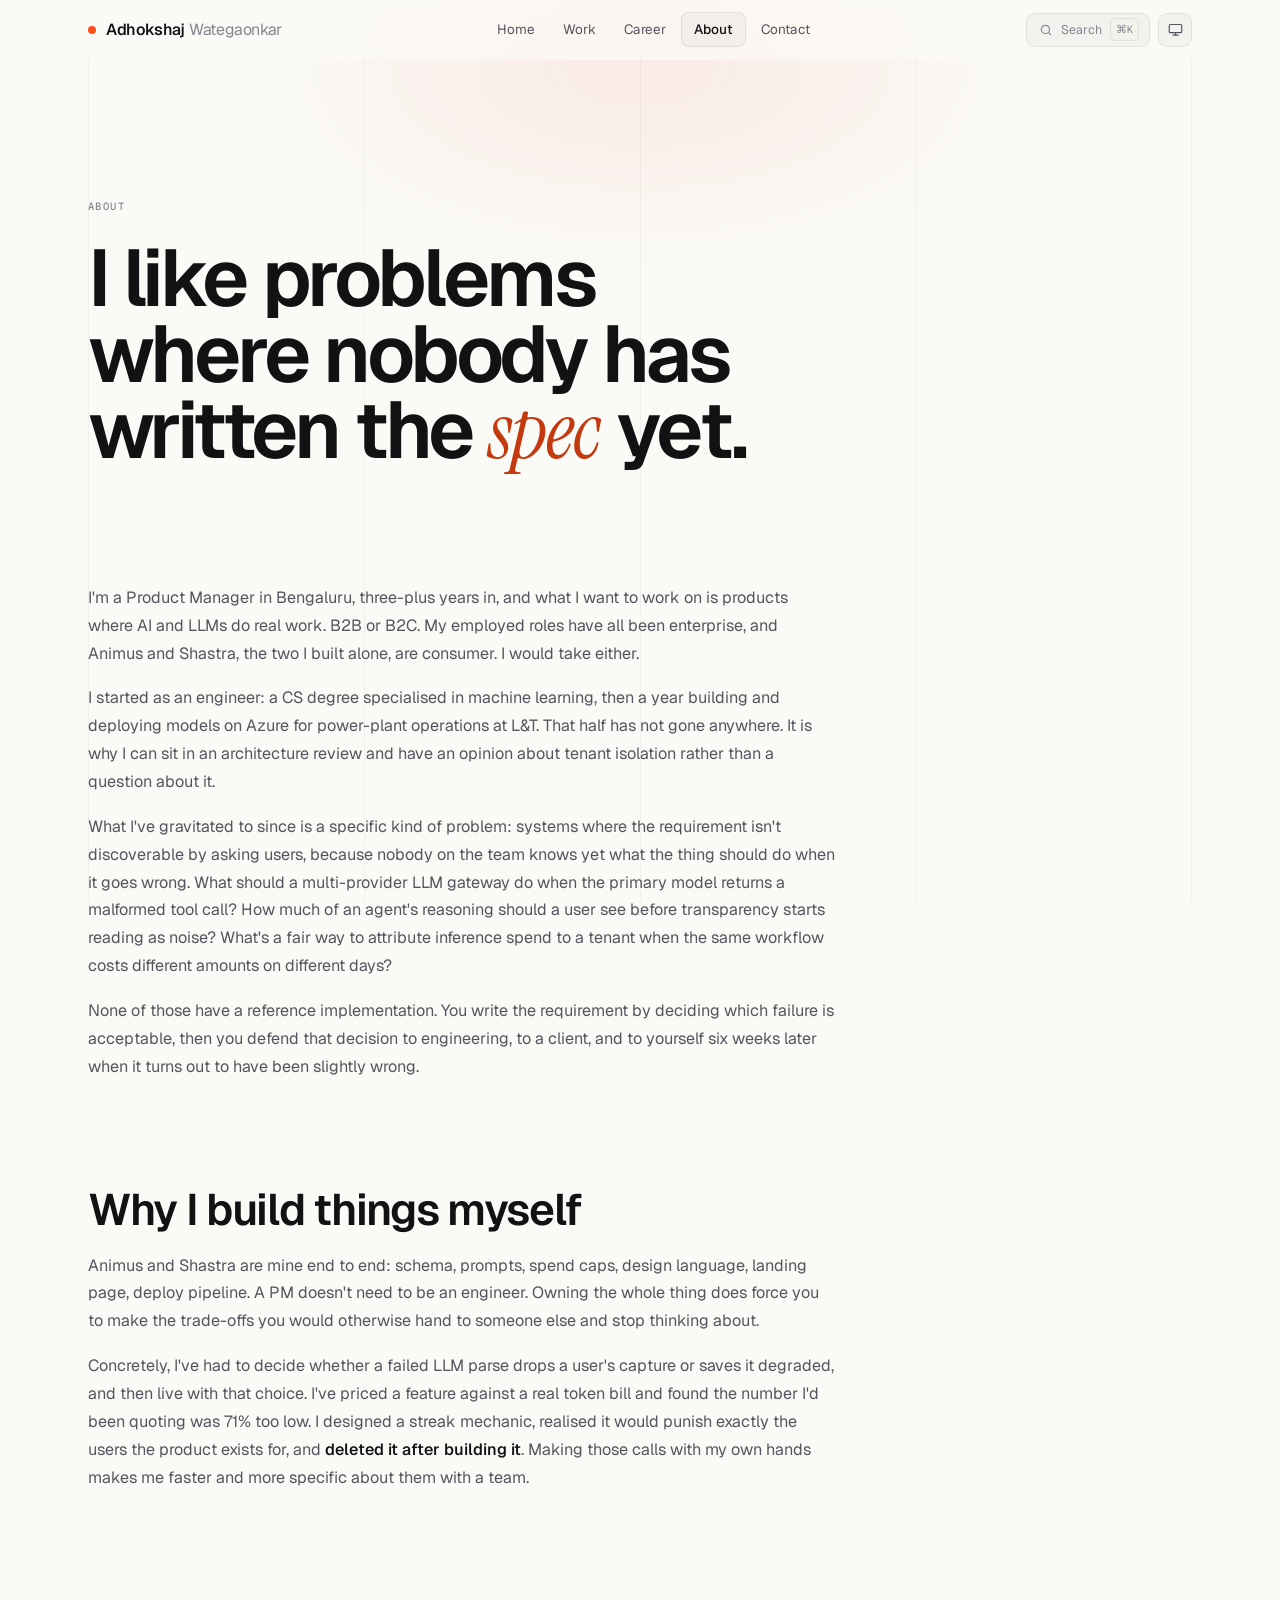
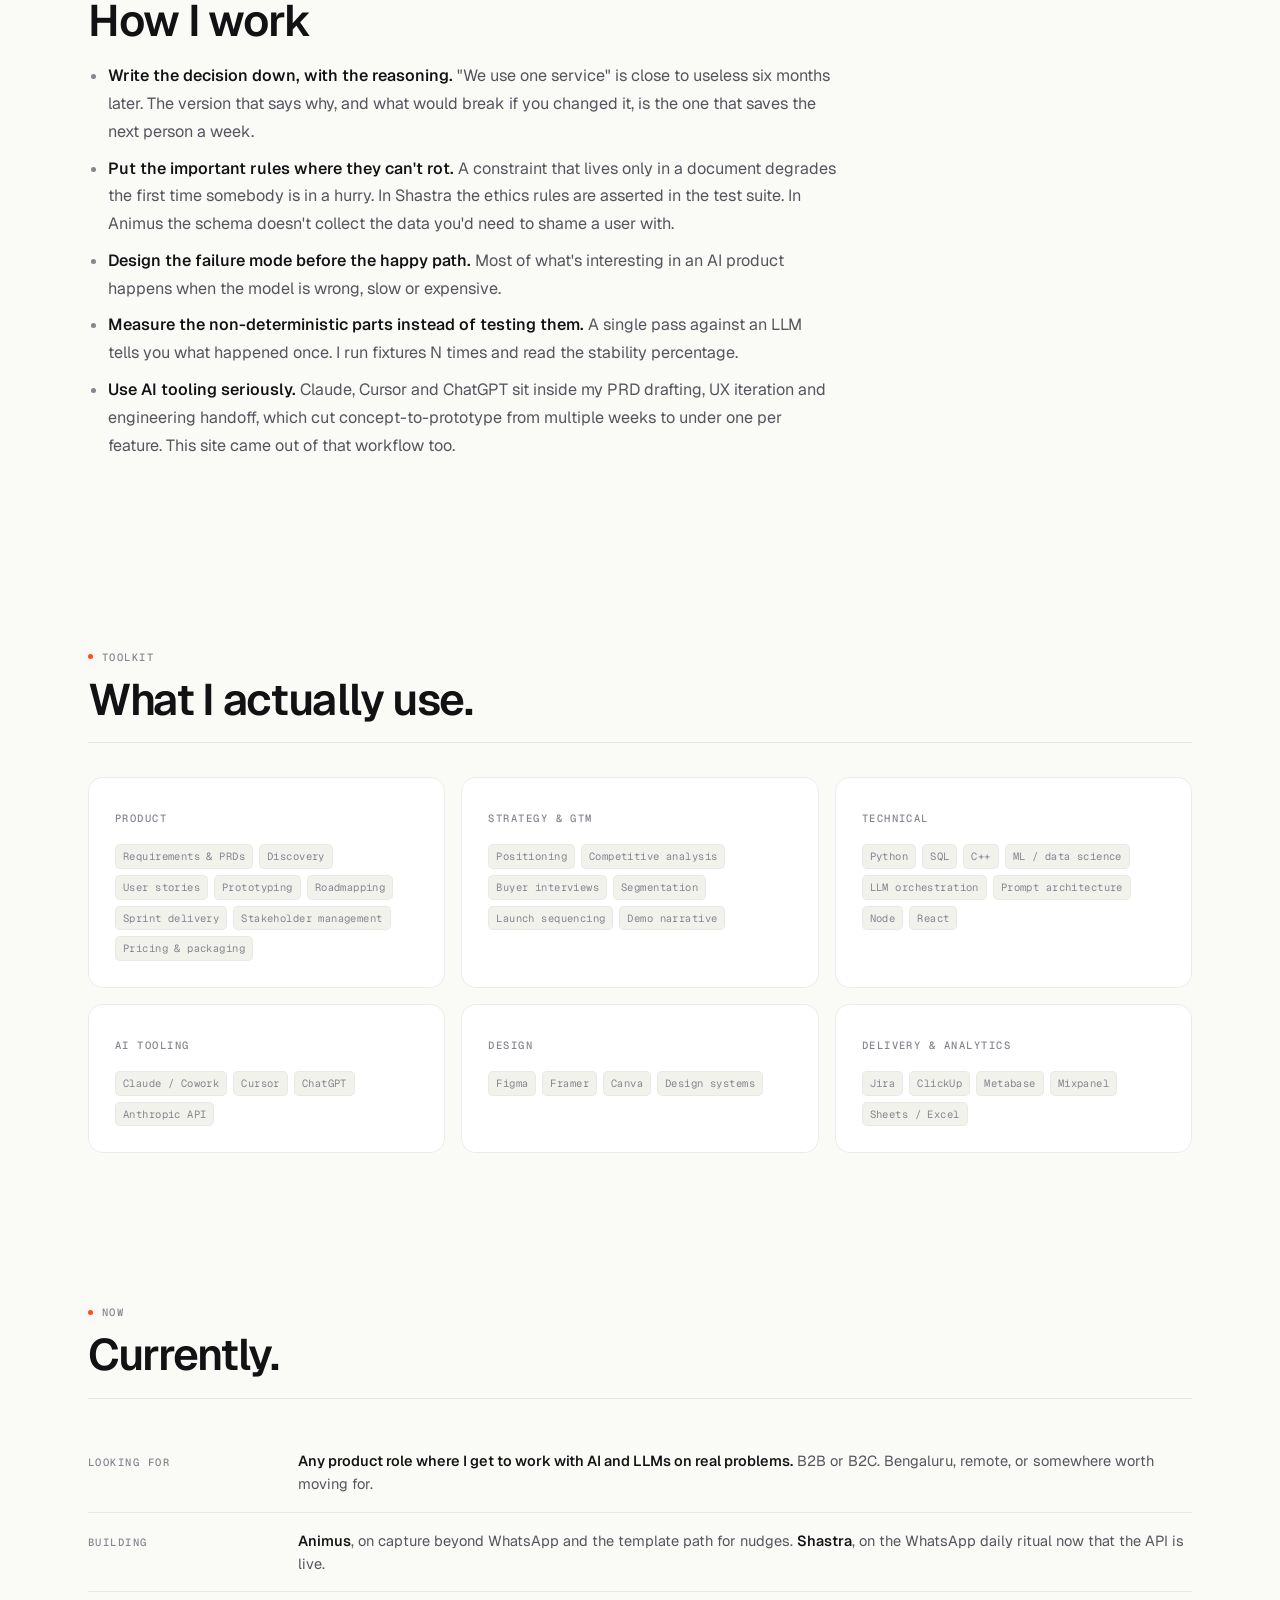
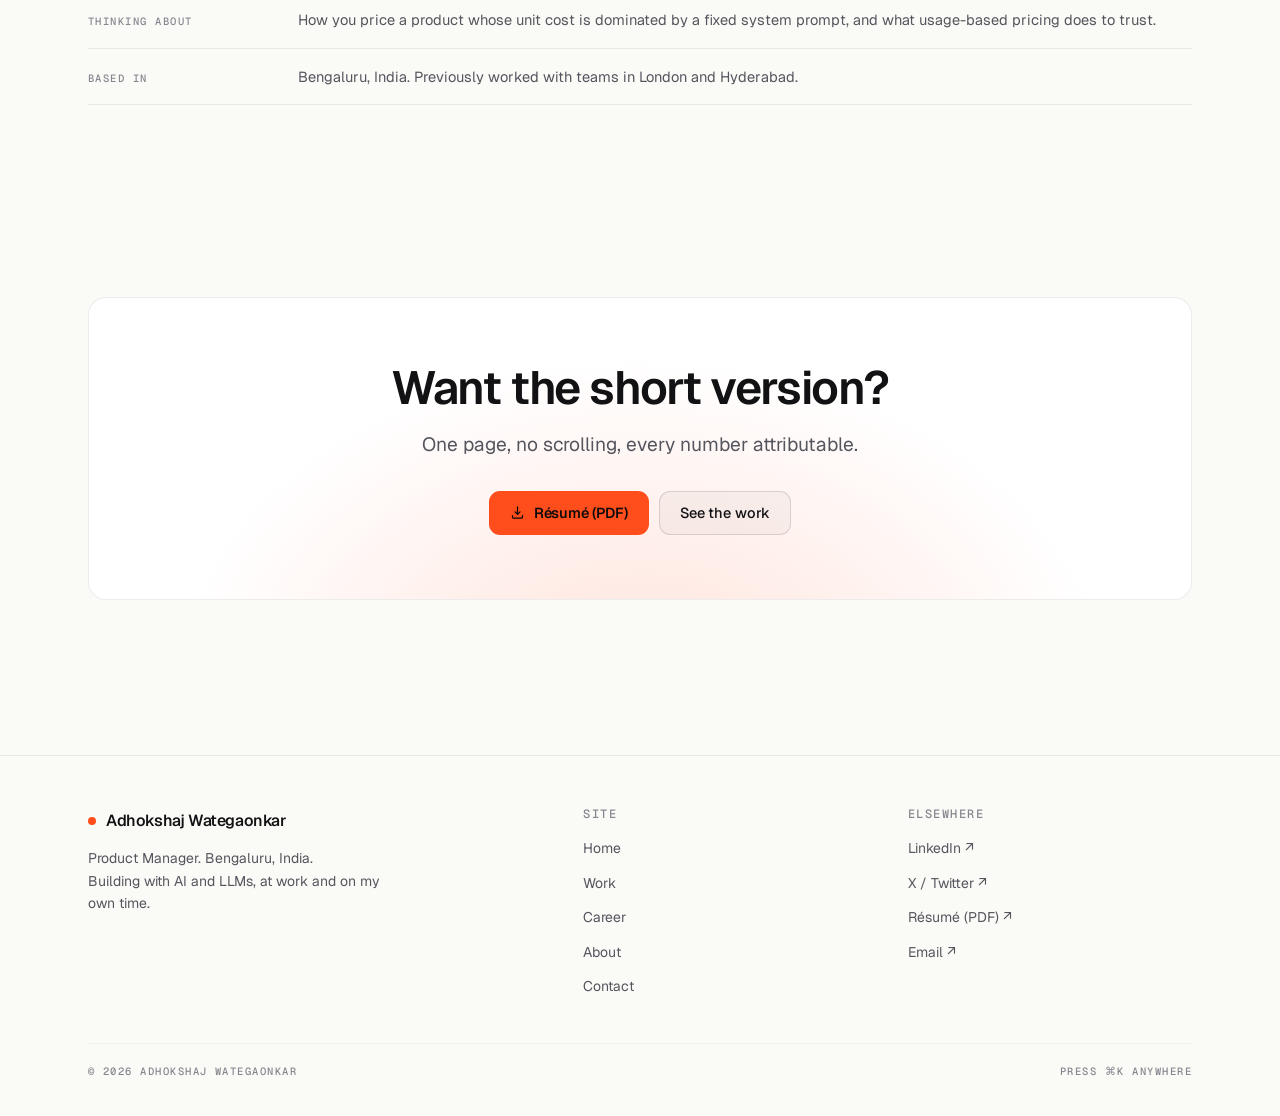
==== commit 391b632d: "consumer-forward featured work" ====
--- a/about/index.html
+++ b/about/index.html
@@ -98,71 +98,71 @@
   <div class="wrap" style="display:grid; gap:56px; grid-template-columns:1fr">
     <div class="prose rise">
       <p>
-        I'm a Product Manager in Bengaluru, three-plus years in. What I want to work on is
-        products where AI and LLMs do real work, B2B or B2C. My employed roles have all been
-        enterprise; Animus and Shastra, the two I built on my own, are consumer, and I would
-        take either. I started as an engineer: a CS degree specialised in machine
-        learning, then a year building and deploying models on Azure for power-plant operations
-        at L&amp;T. That half hasn't gone anywhere. It's the reason I can sit in an architecture
-        review and have an opinion about tenant isolation rather than a question about it.
-      </p>
-      <p>
-        What I've gravitated to since is a specific kind of problem: systems where the
-        requirement isn't discoverable by asking users, because nobody — including the team
-        building it — knows yet what the thing should do when it goes wrong. What should a
-        multi-provider LLM gateway do when the primary model returns a malformed tool call?
-        How much of an agent's reasoning should a user be allowed to see, and when does more
-        transparency start reading as noise? What's a fair way to attribute inference spend to a
+        I'm a Product Manager in Bengaluru, three-plus years in, and what I want to work on is
+        products where AI and LLMs do real work. B2B or B2C. My employed roles have all been
+        enterprise, and Animus and Shastra, the two I built alone, are consumer. I would take either.
+      </p>
+      <p>
+        I started as an engineer: a CS degree specialised in machine learning, then a year building
+        and deploying models on Azure for power-plant operations at L&amp;T. That half has not gone
+        anywhere. It is why I can sit in an architecture review and have an opinion about tenant
+        isolation rather than a question about it.
+      </p>
+      <p>
+        What I've gravitated to since is a specific kind of problem: systems where the requirement
+        isn't discoverable by asking users, because nobody on the team knows yet what the thing should
+        do when it goes wrong. What should a multi-provider LLM gateway do when the primary model
+        returns a malformed tool call? How much of an agent's reasoning should a user see before
+        transparency starts reading as noise? What's a fair way to attribute inference spend to a
         tenant when the same workflow costs different amounts on different days?
       </p>
       <p>
-        None of those have a reference implementation. You write the requirement by deciding what
-        failure is acceptable, and then you defend that decision to engineering, to a client, and
-        to yourself six weeks later when it turns out to have been slightly wrong.
-      </p>
-
-      <blockquote>
-        The polish is not decoration on top of the product. Very often it <em>is</em> the product.
-      </blockquote>
+        None of those have a reference implementation. You write the requirement by deciding which
+        failure is acceptable, then you defend that decision to engineering, to a client, and to
+        yourself six weeks later when it turns out to have been slightly wrong.
+      </p>
 
       <h2>Why I build things myself</h2>
       <p>
-        Animus and Shastra are mine end to end — schema, prompts, spend caps, design language,
-        landing page, deploy pipeline. Not because a PM should be an engineer, but because owning
-        the whole thing forces you to make the trade-offs you'd otherwise be handing to someone else
-        with a shrug.
-      </p>
-      <p>
-        Concretely: I've had to decide whether a failed LLM parse should drop a user's capture or
-        save it degraded, and live with the consequence. I've had to price a feature against a real
-        token bill and discover the number I'd been quoting was 71% too low. I've had to design a
-        streak mechanic, realise it would punish exactly the users the product exists for, and
-        <strong>delete it after building it</strong>. Those are product decisions. Having made them
-        with my own hands makes me faster and more specific when I'm making them with a team.
+        Animus and Shastra are mine end to end: schema, prompts, spend caps, design language, landing
+        page, deploy pipeline. A PM doesn't need to be an engineer. Owning the whole thing does force
+        you to make the trade-offs you would otherwise hand to someone else and stop thinking about.
+      </p>
+      <p>
+        Concretely, I've had to decide whether a failed LLM parse drops a user's capture or saves it
+        degraded, and then live with that choice. I've priced a feature against a real token bill and
+        found the number I'd been quoting was 71% too low. I designed a streak mechanic, realised it
+        would punish exactly the users the product exists for, and <strong>deleted it after building
+        it</strong>. Making those calls with my own hands makes me faster and more specific about them
+        with a team.
       </p>
 
       <h2>How I work</h2>
       <ul>
         <li>
-          <strong>Write the decision down, with the reasoning.</strong> "We use one service" is
-          nearly useless. "One service, because two domains make the session cookie third-party and
-          Safari blocks those in an installed PWA, which breaks sign-in for exactly the users who
-          liked it enough to install it" tells the next person whether it's safe to change.
-        </li>
-        <li>
-          <strong>Enforce the important rules in code, not in a document.</strong> If a constraint
-          only lives in a doc, it degrades. In Shastra the ethics rules are asserted in the test
-          suite, so a prompt that ships without them fails the build. In Animus the schema simply
-          doesn't collect the data you'd need to shame a user with.
+          <strong>Write the decision down, with the reasoning.</strong> "We use one service" is close
+          to useless six months later. The version that says why, and what would break if you changed
+          it, is the one that saves the next person a week.
+        </li>
+        <li>
+          <strong>Put the important rules where they can't rot.</strong> A constraint that lives only
+          in a document degrades the first time somebody is in a hurry. In Shastra the ethics rules
+          are asserted in the test suite. In Animus the schema doesn't collect the data you'd need to
+          shame a user with.
         </li>
         <li>
           <strong>Design the failure mode before the happy path.</strong> Most of what's interesting
-          in an AI product is what happens when the model is wrong, slow, or expensive.
-        </li>
-        <li>
-          <strong>Use AI tooling seriously.</strong> Embedding Claude, Cursor and ChatGPT into PRD
-          drafting, UX iteration and engineering handoff cut concept-to-prototype from multiple weeks
-          to under one, per feature. This site is a product of that workflow too.
+          in an AI product happens when the model is wrong, slow or expensive.
+        </li>
+        <li>
+          <strong>Measure the non-deterministic parts instead of testing them.</strong> A single pass
+          against an LLM tells you what happened once. I run fixtures N times and read the stability
+          percentage.
+        </li>
+        <li>
+          <strong>Use AI tooling seriously.</strong> Claude, Cursor and ChatGPT sit inside my PRD
+          drafting, UX iteration and engineering handoff, which cut concept-to-prototype from multiple
+          weeks to under one per feature. This site came out of that workflow too.
         </li>
       </ul>
     </div>
@@ -240,7 +240,7 @@
       </div>
       <div class="kv-row">
         <span class="label">Building</span>
-        <span class="v"><strong>Animus</strong> — the nudge engine and channel-agnostic capture. <strong>Shastra</strong> — the API deploy and the WhatsApp daily ritual.</span>
+        <span class="v"><strong>Animus</strong>, on capture beyond WhatsApp and the template path for nudges. <strong>Shastra</strong>, on the WhatsApp daily ritual now that the API is live.</span>
       </div>
       <div class="kv-row">
         <span class="label">Thinking about</span>
--- a/assets/site.css
+++ b/assets/site.css
@@ -1012,3 +1012,82 @@
 .deck-rail button:hover { opacity: .85; }
 .deck-rail button[aria-current="true"] { opacity: 1; border-color: var(--accent); transform: translateY(-1px); }
 @media (max-width: 600px) { .deck-rail button { width: 62px; } }
+
+/* ============================================================================
+   CASE-STUDY READING LAYER
+
+   A hiring PM gives a case study ninety seconds before deciding whether to
+   read it. These three components exist so that ninety seconds is enough:
+   .glance carries the problem, the role and the state; .dec puts each call
+   next to the alternative it beat; .more hides the engineering behind a
+   click so it is available without being in the way.
+   ========================================================================= */
+
+/* -------------------------------------------------------------- at a glance */
+.glance {
+  display: grid; gap: 0;
+  border-top: 1px solid var(--line); border-bottom: 1px solid var(--line);
+}
+.glance > div { padding: 19px 0; border-bottom: 1px solid var(--line-2); }
+.glance > div:last-child { border-bottom: 0; }
+.glance p { margin-top: 9px; font-size: 15px; line-height: 1.55; color: var(--ink); }
+.glance p strong { font-weight: 550; }
+.glance .sub { margin-top: 6px; font-size: 13.4px; color: var(--ink-3); line-height: 1.5; }
+@media (min-width: 780px) {
+  .glance { grid-template-columns: repeat(3, 1fr); }
+  .glance > div { padding: 24px 26px; border-bottom: 0; border-left: 1px solid var(--line-2); }
+  .glance > div:first-child { border-left: 0; padding-left: 0; }
+  .glance > div:last-child { padding-right: 0; }
+}
+
+/* ---------------------------------------------------------------- decisions
+   A decision is only legible when the option it beat is on the page next to
+   it. Without that column the reader has nothing to disagree with, and a
+   case study nobody can disagree with is a press release. */
+.dec { display: grid; gap: 14px; }
+.dec-row {
+  border: 1px solid var(--line-2); background: var(--bg-2);
+  border-radius: var(--r-xl); padding: 21px 23px;
+}
+.dec-row > h3 {
+  margin: 0; font-size: clamp(1.02rem, 1.5vw, 1.15rem); line-height: 1.38;
+  font-weight: 550; letter-spacing: -.012em; color: var(--ink);
+}
+.dec-body {
+  display: grid; gap: 15px;
+  margin-top: 17px; padding-top: 16px; border-top: 1px solid var(--line-2);
+}
+@media (min-width: 700px) { .dec-body { grid-template-columns: 1fr 1fr; gap: 26px; } }
+.dec-body .label { display: block; margin-bottom: 7px; }
+.dec-body p { margin: 0; font-size: 14.2px; line-height: 1.62; color: var(--ink-2); }
+.dec-body p strong { color: var(--ink); font-weight: 550; }
+.dec-why .label { color: var(--accent-ink); }
+
+/* --------------------------------------------------------------- disclosure
+   Native <details>, no JS. The engineering detail stays on the page for the
+   person who wants it and stops taxing the person who does not. */
+.more {
+  border: 1px solid var(--line-2); border-radius: var(--r-lg);
+  background: var(--bg-2); margin: 28px 0; overflow: hidden;
+}
+.more > summary {
+  list-style: none; cursor: pointer; display: flex; align-items: center; gap: 12px;
+  padding: 15px 20px; font-size: 14.4px; color: var(--ink-2);
+  transition: color .22s, background .22s;
+}
+.more > summary::-webkit-details-marker { display: none; }
+.more > summary::marker { content: ''; }
+.more > summary:hover { color: var(--ink); background: var(--bg-wash); }
+.more > summary .label { flex: none; }
+.more > summary svg {
+  margin-left: auto; flex: none; width: 15px; height: 15px; color: var(--ink-3);
+  transition: transform .32s var(--spring);
+}
+.more[open] > summary { color: var(--ink); border-bottom: 1px solid var(--line-2); }
+.more[open] > summary svg { transform: rotate(180deg); }
+.more-body { padding: 4px 20px 20px; }
+.more-body > *:first-child { margin-top: 16px; }
+.more-body p, .more-body li { font-size: 14.2px; line-height: 1.68; color: var(--ink-2); }
+.more-body h4 { margin: 22px 0 7px; font-size: 14.4px; font-weight: 550; color: var(--ink); }
+.more-body ul { margin: 10px 0; padding-left: 19px; display: grid; gap: 7px; }
+.more-body strong { color: var(--ink); font-weight: 550; }
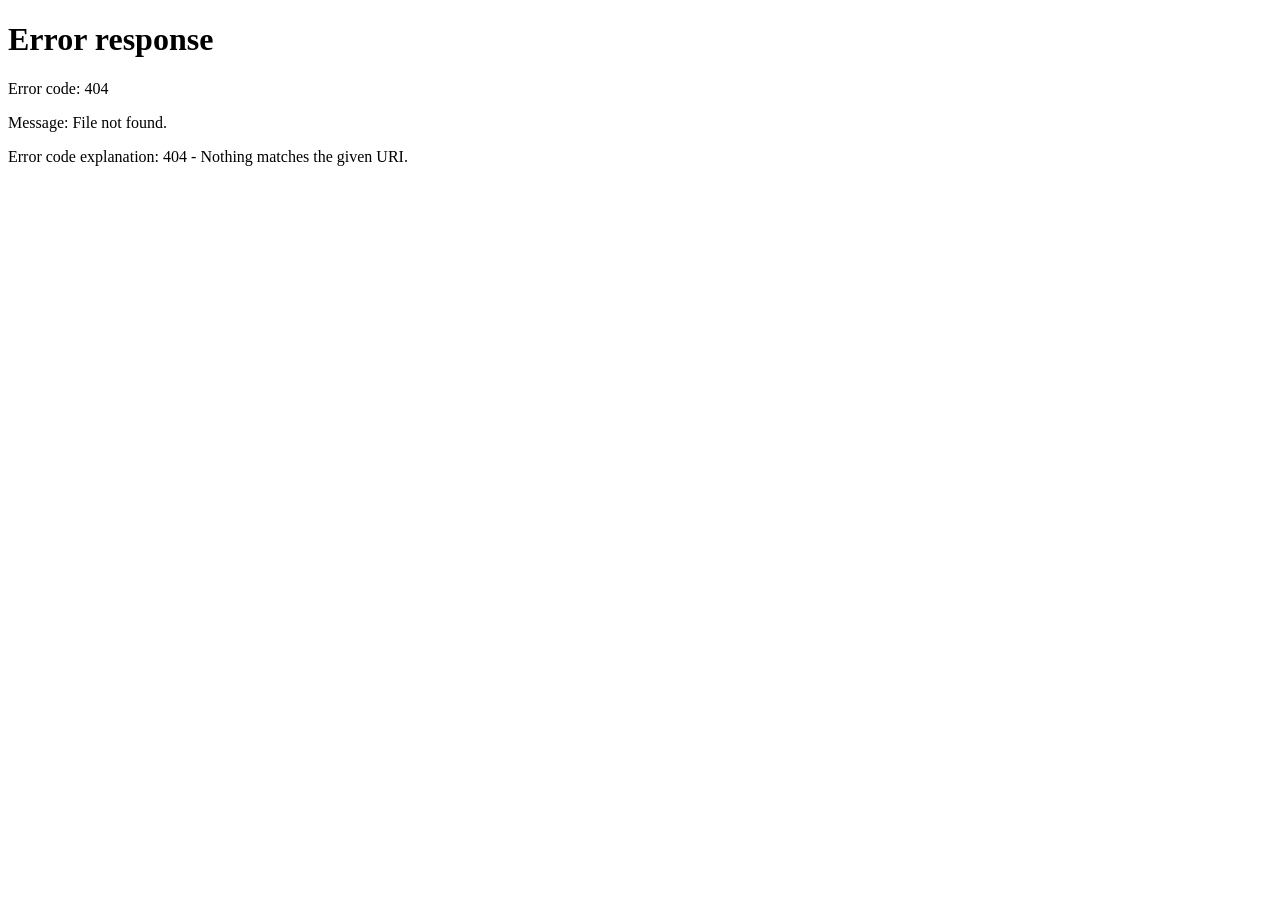
==== commit 7ff6bd4e: "Replace the portfolio with the single-page site Co-Authored-By: Claude Opus 5.5 <noreply@anthropic.c" ====
--- a/about/index.html
+++ b/about/index.html
@@ -1,325 +1,8 @@
-<!doctype html>
-<html lang="en" data-theme="dark">
-<head>
-<meta charset="utf-8" />
-<meta name="viewport" content="width=device-width, initial-scale=1, viewport-fit=cover" />
-<title>About — Adhokshaj Wategaonkar</title>
-<meta name="description" content="Product Manager in Bengaluru. Engineering background, three years across identity, space tech and enterprise AI, and two products shipped solo. How I work and what I use." />
-<meta name="theme-color" content="#0A0A0B" />
-<link rel="canonical" href="https://adhokshajwategaonkar.github.io/portfolio/about/" />
-
-<meta property="og:type" content="website" />
-<meta property="og:url" content="https://adhokshajwategaonkar.github.io/portfolio/about/" />
-<meta property="og:title" content="About — Adhokshaj Wategaonkar" />
-<meta property="og:description" content="Product Manager in Bengaluru. Engineering background, three years across identity, space tech and enterprise AI, and two products shipped solo. How I work and what I use." />
-<meta property="og:image" content="https://adhokshajwategaonkar.github.io/portfolio/assets/og.png" />
-<meta name="twitter:card" content="summary_large_image" />
-<meta name="twitter:creator" content="@AdhokshajW" />
-
-<link rel="icon" href="../assets/favicon.svg" type="image/svg+xml" />
-<link rel="preconnect" href="https://fonts.googleapis.com" />
-<link rel="preconnect" href="https://fonts.gstatic.com" crossorigin />
-<!-- Fonts load ASYNCHRONOUSLY. A render-blocking third-party stylesheet means a
-     blank screen for as long as that CDN is slow — which on a portfolio is the
-     difference between a first impression and a bounce. -->
-<link rel="preload" as="style" href="https://fonts.googleapis.com/css2?family=Geist:wght@300..700&family=Geist+Mono:wght@400;500&family=Instrument+Serif:ital@0;1&display=swap" />
-<link rel="stylesheet" href="https://fonts.googleapis.com/css2?family=Geist:wght@300..700&family=Geist+Mono:wght@400;500&family=Instrument+Serif:ital@0;1&display=swap" media="print" onload="this.media='all';this.onload=null" />
-<noscript><link rel="stylesheet" href="https://fonts.googleapis.com/css2?family=Geist:wght@300..700&family=Geist+Mono:wght@400;500&family=Instrument+Serif:ital@0;1&display=swap" /></noscript>
-<link rel="stylesheet" href="../assets/site.css" />
-
-<!-- Resolve the theme BEFORE first paint. In site.js this would flash
-     near-black at every light-mode visitor on every cold start. -->
-<script>
-  document.documentElement.classList.add('js');
-  try {
-    var p = localStorage.getItem('aw.theme') || 'system';
-    var t = p === 'system' ? (matchMedia('(prefers-color-scheme: light)').matches ? 'light' : 'dark') : p;
-    document.documentElement.dataset.theme = t;
-    if (t === 'light') document.querySelector('meta[name=theme-color]').content = '#FAFAF7';
-  } catch (e) {}
-</script>
-</head>
-
-<body data-root="../">
-<a class="skip" href="#main">Skip to content</a>
-<div class="rules" aria-hidden="true"><span></span><span></span><span></span><span></span></div>
-<div class="grain" aria-hidden="true"></div>
-
-<header class="nav">
-  <div class="wrap">
-    <a class="brand" href="../"><span class="dot"></span>Adhokshaj<span class="sur">Wategaonkar</span></a>
-    <nav class="tabs" aria-label="Primary">
-      <a href="../">Home</a>
-      <a href="../work/">Work</a>
-      <a href="../career/">Career</a>
-      <a href="../about/" aria-current="page">About</a>
-      <a href="../contact/">Contact</a>
-    </nav>
-    <div class="nav-actions">
-      <button class="kbd-btn" data-palette aria-label="Open command palette">
-        <svg viewBox="0 0 24 24" width="14" height="14" fill="none" stroke="currentColor" stroke-width="2" stroke-linecap="round"><circle cx="11" cy="11" r="7"/><path d="m20 20-3.5-3.5"/></svg>
-        <span>Search</span><kbd>⌘K</kbd>
-      </button>
-      <!-- Three icons, one visible. data-pref defaults to system so the button
-           isn't blank before site.js corrects it. See [data-theme-btn] in site.css. -->
-      <button class="icon-btn" data-theme-btn data-pref="system" aria-label="Theme: system. Switch to light.">
-        <svg data-icon="system" viewBox="0 0 24 24" fill="none" stroke="currentColor" stroke-width="1.9" stroke-linecap="round" stroke-linejoin="round"><rect x="2" y="4" width="20" height="13" rx="2"/><path d="M8 21h8m-4-4v4"/></svg>
-        <svg data-icon="light" viewBox="0 0 24 24" fill="none" stroke="currentColor" stroke-width="1.9" stroke-linecap="round" stroke-linejoin="round"><circle cx="12" cy="12" r="4.2"/><path d="M12 2v2.4m0 15.2V22M4.2 4.2l1.7 1.7m12.2 12.2 1.7 1.7M2 12h2.4m15.2 0H22M4.2 19.8l1.7-1.7M18.1 5.9l1.7-1.7"/></svg>
-        <svg data-icon="dark" viewBox="0 0 24 24" fill="none" stroke="currentColor" stroke-width="1.9" stroke-linecap="round" stroke-linejoin="round"><path d="M12 3a9 9 0 1 0 9 9 7 7 0 0 1-9-9Z"/></svg>
-      </button>
-      <button class="icon-btn menu-toggle" data-menu aria-label="Menu" aria-expanded="false">
-        <svg viewBox="0 0 24 24" fill="none" stroke="currentColor" stroke-width="2" stroke-linecap="round"><path d="M4 7h16M4 12h16M4 17h16"/></svg>
-      </button>
-    </div>
-  </div>
-</header>
-<div class="progress" aria-hidden="true"></div>
-
-<nav class="sheet" aria-label="Mobile">
-  <a href="../">Home <span class="label">01</span></a>
-  <a href="../work/">Work <span class="label">02</span></a>
-  <a href="../career/">Career <span class="label">03</span></a>
-  <a href="../about/">About <span class="label">04</span></a>
-  <a href="../contact/">Contact <span class="label">05</span></a>
-</nav>
-
-<main id="main">
-
-<section class="hero" style="padding-bottom:0">
-  <div class="wrap">
-    <span class="label rise">About</span>
-    <h1 class="display rise" style="--i:1; margin:22px 0 0; font-size:clamp(2.4rem,7vw,5rem)">
-      I like problems<br />where nobody has<br />written the <span class="serif accent">spec</span> yet.
-    </h1>
-  </div>
-</section>
-
-<section class="section">
-  <div class="wrap" style="display:grid; gap:56px; grid-template-columns:1fr">
-    <div class="prose rise">
-      <p>
-        I'm a Product Manager in Bengaluru, three-plus years in, and what I want to work on is
-        products where AI and LLMs do real work. B2B or B2C. My employed roles have all been
-        enterprise, and Animus and Shastra, the two I built alone, are consumer. I would take either.
-      </p>
-      <p>
-        I started as an engineer: a CS degree specialised in machine learning, then a year building
-        and deploying models on Azure for power-plant operations at L&amp;T. That half has not gone
-        anywhere. It is why I can sit in an architecture review and have an opinion about tenant
-        isolation rather than a question about it.
-      </p>
-      <p>
-        What I've gravitated to since is a specific kind of problem: systems where the requirement
-        isn't discoverable by asking users, because nobody on the team knows yet what the thing should
-        do when it goes wrong. What should a multi-provider LLM gateway do when the primary model
-        returns a malformed tool call? How much of an agent's reasoning should a user see before
-        transparency starts reading as noise? What's a fair way to attribute inference spend to a
-        tenant when the same workflow costs different amounts on different days?
-      </p>
-      <p>
-        None of those have a reference implementation. You write the requirement by deciding which
-        failure is acceptable, then you defend that decision to engineering, to a client, and to
-        yourself six weeks later when it turns out to have been slightly wrong.
-      </p>
-
-      <h2>Why I build things myself</h2>
-      <p>
-        Animus and Shastra are mine end to end: schema, prompts, spend caps, design language, landing
-        page, deploy pipeline. A PM doesn't need to be an engineer. Owning the whole thing does force
-        you to make the trade-offs you would otherwise hand to someone else and stop thinking about.
-      </p>
-      <p>
-        Concretely, I've had to decide whether a failed LLM parse drops a user's capture or saves it
-        degraded, and then live with that choice. I've priced a feature against a real token bill and
-        found the number I'd been quoting was 71% too low. I designed a streak mechanic, realised it
-        would punish exactly the users the product exists for, and <strong>deleted it after building
-        it</strong>. Making those calls with my own hands makes me faster and more specific about them
-        with a team.
-      </p>
-
-      <h2>How I work</h2>
-      <ul>
-        <li>
-          <strong>Write the decision down, with the reasoning.</strong> "We use one service" is close
-          to useless six months later. The version that says why, and what would break if you changed
-          it, is the one that saves the next person a week.
-        </li>
-        <li>
-          <strong>Put the important rules where they can't rot.</strong> A constraint that lives only
-          in a document degrades the first time somebody is in a hurry. In Shastra the ethics rules
-          are asserted in the test suite. In Animus the schema doesn't collect the data you'd need to
-          shame a user with.
-        </li>
-        <li>
-          <strong>Design the failure mode before the happy path.</strong> Most of what's interesting
-          in an AI product happens when the model is wrong, slow or expensive.
-        </li>
-        <li>
-          <strong>Measure the non-deterministic parts instead of testing them.</strong> A single pass
-          against an LLM tells you what happened once. I run fixtures N times and read the stability
-          percentage.
-        </li>
-        <li>
-          <strong>Use AI tooling seriously.</strong> Claude, Cursor and ChatGPT sit inside my PRD
-          drafting, UX iteration and engineering handoff, which cut concept-to-prototype from multiple
-          weeks to under one per feature. This site came out of that workflow too.
-        </li>
-      </ul>
-    </div>
-  </div>
-</section>
-
-<!-- ======================================================= skills ====== -->
-<section class="section section--tight">
-  <div class="wrap">
-    <div class="sec-head rise">
-      <div>
-        <span class="label">Toolkit</span>
-        <h2 style="margin-top:14px">What I actually use.</h2>
-      </div>
-    </div>
-
-    <div class="grid grid--3">
-      <div class="card card-pad rise" style="--i:0">
-        <span class="label">Product</span>
-        <div class="tags" style="margin-top:14px">
-          <span>Requirements &amp; PRDs</span><span>Discovery</span><span>User stories</span>
-          <span>Prototyping</span><span>Roadmapping</span><span>Sprint delivery</span>
-          <span>Stakeholder management</span><span>Pricing &amp; packaging</span>
-        </div>
-      </div>
-      <div class="card card-pad rise" style="--i:1">
-        <span class="label">Strategy &amp; GTM</span>
-        <div class="tags" style="margin-top:14px">
-          <span>Positioning</span><span>Competitive analysis</span><span>Buyer interviews</span>
-          <span>Segmentation</span><span>Launch sequencing</span><span>Demo narrative</span>
-        </div>
-      </div>
-      <div class="card card-pad rise" style="--i:2">
-        <span class="label">Technical</span>
-        <div class="tags" style="margin-top:14px">
-          <span>Python</span><span>SQL</span><span>C++</span><span>ML / data science</span>
-          <span>LLM orchestration</span><span>Prompt architecture</span><span>Node</span><span>React</span>
-        </div>
-      </div>
-      <div class="card card-pad rise" style="--i:3">
-        <span class="label">AI tooling</span>
-        <div class="tags" style="margin-top:14px">
-          <span>Claude / Cowork</span><span>Cursor</span><span>ChatGPT</span><span>Anthropic API</span>
-        </div>
-      </div>
-      <div class="card card-pad rise" style="--i:4">
-        <span class="label">Design</span>
-        <div class="tags" style="margin-top:14px">
-          <span>Figma</span><span>Framer</span><span>Canva</span><span>Design systems</span>
-        </div>
-      </div>
-      <div class="card card-pad rise" style="--i:5">
-        <span class="label">Delivery &amp; analytics</span>
-        <div class="tags" style="margin-top:14px">
-          <span>Jira</span><span>ClickUp</span><span>Metabase</span><span>Mixpanel</span><span>Sheets / Excel</span>
-        </div>
-      </div>
-    </div>
-  </div>
-</section>
-
-<!-- ========================================================= now ======= -->
-<section class="section section--tight">
-  <div class="wrap">
-    <div class="sec-head rise">
-      <div>
-        <span class="label">Now</span>
-        <h2 style="margin-top:14px">Currently.</h2>
-      </div>
-    </div>
-    <div class="kv rise">
-      <div class="kv-row">
-        <span class="label">Looking for</span>
-        <span class="v"><strong>Any product role where I get to work with AI and LLMs on real problems.</strong> B2B or B2C. Bengaluru, remote, or somewhere worth moving for.</span>
-      </div>
-      <div class="kv-row">
-        <span class="label">Building</span>
-        <span class="v"><strong>Animus</strong>, on capture beyond WhatsApp and the template path for nudges. <strong>Shastra</strong>, on the WhatsApp daily ritual now that the API is live.</span>
-      </div>
-      <div class="kv-row">
-        <span class="label">Thinking about</span>
-        <span class="v">How you price a product whose unit cost is dominated by a fixed system prompt, and what usage-based pricing does to trust.</span>
-      </div>
-      <div class="kv-row">
-        <span class="label">Based in</span>
-        <span class="v">Bengaluru, India. Previously worked with teams in London and Hyderabad.</span>
-      </div>
-    </div>
-  </div>
-</section>
-
-<section class="section">
-  <div class="wrap">
-    <div class="big-cta rise">
-      <h2 style="margin-bottom:16px; font-size:clamp(1.8rem,4.4vw,2.9rem)">Want the short version?</h2>
-      <p class="lead" style="margin-inline:auto">One page, no scrolling, every number attributable.</p>
-      <div style="display:flex; gap:10px; justify-content:center; flex-wrap:wrap; margin-top:30px">
-        <a class="btn btn--primary" href="../Adhokshaj-Wategaonkar-Resume.pdf" target="_blank" rel="noopener">
-          <svg viewBox="0 0 24 24" fill="none" stroke="currentColor" stroke-width="2" stroke-linecap="round" stroke-linejoin="round"><path d="M12 3v12m0 0 4-4m-4 4-4-4"/><path d="M4 17v2a2 2 0 0 0 2 2h12a2 2 0 0 0 2-2v-2"/></svg>
-          Résumé (PDF)
-        </a>
-        <a class="btn btn--ghost" href="../work/">See the work</a>
-      </div>
-    </div>
-  </div>
-</section>
-
-</main>
-
-<footer class="foot">
-  <div class="wrap">
-    <div class="foot-grid">
-      <div>
-        <a class="brand" href="../"><span class="dot"></span>Adhokshaj Wategaonkar</a>
-        <p class="muted" style="margin-top:14px; font-size:14px; max-width:34ch">
-          Product Manager. Bengaluru, India.<br />
-          Building with AI and LLMs, at work and on my own time.
-        </p>
-      </div>
-      <div>
-        <h4>Site</h4>
-        <ul>
-          <li><a href="../">Home</a></li>
-          <li><a href="../work/">Work</a></li>
-          <li><a href="../career/">Career</a></li>
-          <li><a href="../about/">About</a></li>
-          <li><a href="../contact/">Contact</a></li>
-        </ul>
-      </div>
-      <div>
-        <h4>Elsewhere</h4>
-        <ul>
-          <li><a href="https://www.linkedin.com/in/adhokshaj/" target="_blank" rel="noopener">LinkedIn ↗</a></li>
-          <li><a href="https://twitter.com/AdhokshajW" target="_blank" rel="noopener">X / Twitter ↗</a></li>
-          <li><a href="../Adhokshaj-Wategaonkar-Resume.pdf" target="_blank" rel="noopener">Résumé (PDF) ↗</a></li>
-          <li><a href="mailto:adhokshaj.pande@gmail.com">Email ↗</a></li>
-        </ul>
-      </div>
-    </div>
-    <div class="foot-bar">
-      <span class="label">© <span data-year>2026</span> Adhokshaj Wategaonkar</span>
-      <span class="label">Press <kbd style="font-family:var(--font-mono)">⌘K</kbd> anywhere</span>
-    </div>
-  </div>
-</footer>
-
-<div class="scrim" aria-hidden="true"></div>
-<div class="palette" role="dialog" aria-modal="true" aria-label="Command palette" aria-hidden="true">
-  <input type="text" placeholder="Search pages, projects, links…" aria-label="Search" autocomplete="off" spellcheck="false" />
-  <ul role="listbox" aria-label="Results"></ul>
-  <div class="palette-foot">
-    <span class="label"><kbd>↑↓</kbd> navigate</span>
-    <span class="label"><kbd>↵</kbd> open</span>
-    <span class="label"><kbd>esc</kbd> close</span>
-  </div>
-</div>
-
-<script src="../assets/site.js"></script>
-</body>
-</html>
+<!DOCTYPE html>
+<html lang="en"><head><meta charset="utf-8">
+<title>Adhokshaj Wategaonkar</title>
+<meta name="robots" content="noindex">
+<link rel="canonical" href="https://adhokshajwategaonkar.github.io/portfolio/">
+<meta http-equiv="refresh" content="0; url=/portfolio/#top">
+<script>location.replace('/portfolio/#top')</script>
+</head><body><p>This page moved. <a href="/portfolio/#top">Go to the new site</a>.</p></body></html>
